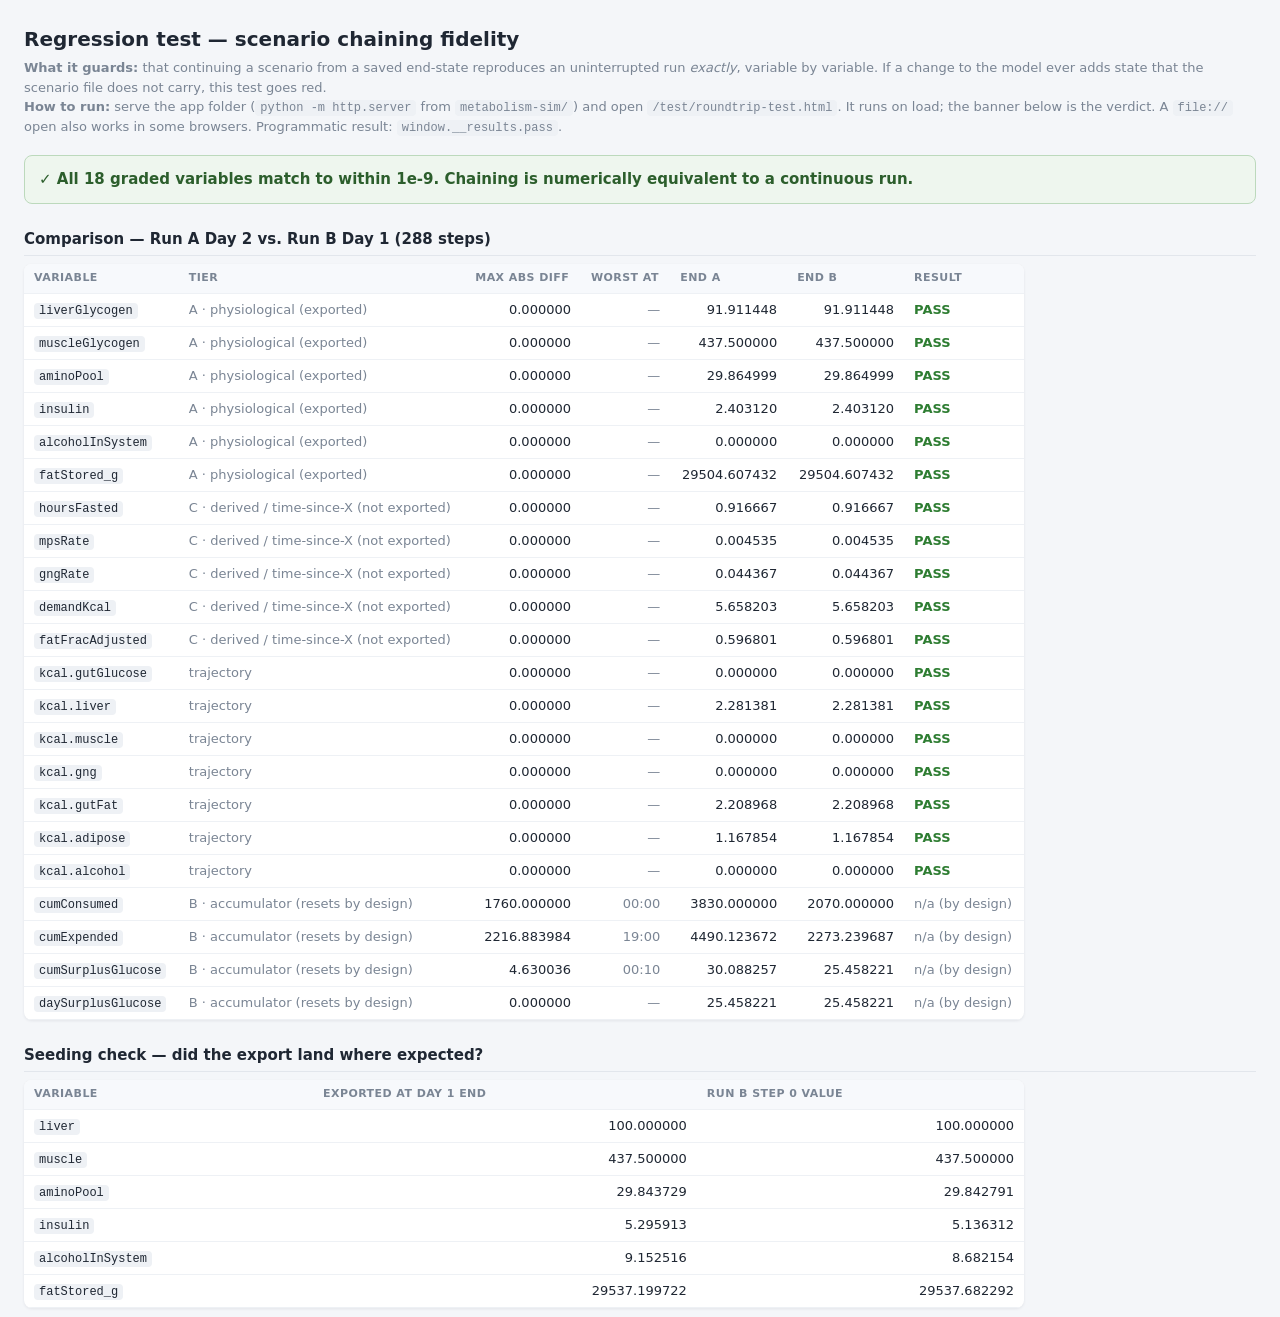
==== test/roundtrip-test.html @ 8712c4a0 "Phase 4b: bottom tab navigation on narrow screens Three tabs below the existing 980px breakpoint -- " ====
<!DOCTYPE html>
<!--
  Metabolic Simulator
  Copyright (C) 2026 Rick Theiner

  This program is free software: you can redistribute it and/or modify
  it under the terms of the GNU General Public License as published by
  the Free Software Foundation, either version 3 of the License, or
  (at your option) any later version.

  This program is distributed in the hope that it will be useful,
  but WITHOUT ANY WARRANTY; without even the implied warranty of
  MERCHANTABILITY or FITNESS FOR A PARTICULAR PURPOSE. See the
  GNU General Public License for more details.

  You should have received a copy of the GNU General Public License
  along with this program. If not, see <https://www.gnu.org/licenses/>.
-->
<html lang="en">
<head>
<meta charset="UTF-8" />
<meta name="viewport" content="width=device-width, initial-scale=1" />
<title>Regression test — scenario chaining fidelity</title>
<style>
  body { font: 15px/1.5 system-ui, -apple-system, "Segoe UI", Roboto, sans-serif;
         margin: 0; padding: 24px; background: #f4f6f9; color: #1f2733; }
  h1 { font-size: 20px; margin: 0 0 4px; }
  h2 { font-size: 15px; margin: 24px 0 8px; border-bottom: 1px solid #e2e6ec; padding-bottom: 5px; }
  .sub { color: #7a8594; font-size: 13px; margin: 0 0 18px; }
  table { border-collapse: collapse; width: 100%; max-width: 1000px; background: #fff;
          box-shadow: 0 1px 3px rgba(20,30,50,.08); border-radius: 8px; overflow: hidden; }
  th, td { text-align: left; padding: 6px 10px; border-bottom: 1px solid #eef1f5; font-size: 13px; }
  th { background: #f7f9fc; font-size: 11px; text-transform: uppercase; letter-spacing: .04em; color: #7a8594; }
  td.num { font-variant-numeric: tabular-nums; text-align: right; }
  .pass { color: #2E7D32; font-weight: 600; }
  .fail { color: #C62828; font-weight: 600; }
  .info { color: #7a8594; }
  .verdict { margin: 18px 0; padding: 12px 14px; border-radius: 8px; font-weight: 600; }
  .verdict.ok { background: #eef6ee; border: 1px solid #bcd9bc; color: #2c5e2c; }
  .verdict.bad { background: #fdecec; border: 1px solid #f5c2c2; color: #a12a2a; }
  code { background: #eef1f5; padding: 1px 5px; border-radius: 4px; font-size: 12px; }
</style>
</head>
<body>
<h1>Regression test — scenario chaining fidelity</h1>
<p class="sub">
  <b>What it guards:</b> that continuing a scenario from a saved end-state reproduces an
  uninterrupted run <i>exactly</i>, variable by variable. If a change to the model ever adds
  state that the scenario file does not carry, this test goes red.<br />
  <b>How to run:</b> serve the app folder
  (<code>python -m http.server</code> from <code>metabolism-sim/</code>) and open
  <code>/test/roundtrip-test.html</code>. It runs on load; the banner below is the verdict.
  A <code>file://</code> open also works in some browsers. Programmatic result:
  <code>window.__results.pass</code>.
</p>
<div id="out">running…</div>

<script src="../simulation.js"></script>
<script>
(function () {
  'use strict';

  const TOL = 1e-9;                       // floating-point tolerance
  const STEPS_PER_DAY = window.SIM_STEPS_PER_DAY || 288;

  const PROFILE = { weight: 95, height: 182.5, age: 57, sex: 'male', training: 'recreational' };

  // Schedule deliberately built so that state-bearing processes STRADDLE the
  // Day1→Day2 seam: sleep crosses midnight, a late Day-1 meal's absorption tail
  // runs past midnight, alcohol is still clearing, and a Day-1 resistance
  // session's MPS window extends ~36 h into Day 2.
  const BASE = [
    // ---- Day 1 ----
    { day: 1, type: 'sleep', start: '22:30', end: '06:30' },
    { day: 1, type: 'meal', time: '07:00', name: 'Breakfast', kcal: 560, carbs: 68, protein: 28, fat: 18, alcohol: 0 },
    { day: 1, type: 'resistance', start: '17:30', duration: 45, intensity: 'moderate' },
    { day: 1, type: 'meal', time: '19:15', name: 'Dinner', kcal: 900, carbs: 100, protein: 45, fat: 30, alcohol: 22.5 },
    { day: 1, type: 'meal', time: '21:45', name: 'Late snack', kcal: 300, carbs: 35, protein: 10, fat: 12, alcohol: 15 },
    // ---- Day 2 ----
    { day: 2, type: 'sleep', start: '22:30', end: '06:30' },
    { day: 2, type: 'meal', time: '07:15', name: 'Breakfast', kcal: 520, carbs: 60, protein: 30, fat: 16, alcohol: 0 },
    { day: 2, type: 'aerobic', start: '12:00', duration: 45, intensity: 'moderate' },
    { day: 2, type: 'meal', time: '13:15', name: 'Lunch', kcal: 700, carbs: 80, protein: 40, fat: 22, alcohol: 0 },
    { day: 2, type: 'meal', time: '19:00', name: 'Dinner', kcal: 850, carbs: 95, protein: 48, fat: 28, alcohol: 0 },
    // ---- Day 3 (keeps both runs' horizons populated past the compared window) ----
    { day: 3, type: 'sleep', start: '22:30', end: '06:30' },
    { day: 3, type: 'meal', time: '07:15', name: 'Breakfast', kcal: 520, carbs: 60, protein: 30, fat: 16, alcohol: 0 },
    { day: 3, type: 'meal', time: '13:15', name: 'Lunch', kcal: 700, carbs: 80, protein: 40, fat: 22, alcohol: 0 }
  ];

  // Shift every event's day by `delta`; events falling before Day 1 drop out
  // (the continued run legitimately has no knowledge of the previous day's events).
  function shiftDays(sched, delta) {
    return sched
      .map(e => Object.assign({}, e, { day: (+e.day || 1) + delta }))
      .filter(e => e.day >= 1);
  }

  // The six physiological state variables the export carries (Tier A).
  const PHYS = [
    ['liverGlycogen', 'liver'], ['muscleGlycogen', 'muscle'], ['aminoPool', 'aminoPool'],
    ['insulin', 'insulin'], ['alcoholInSystem', 'alcoholInSystem'], ['fatStored_g', 'fatStored_g']
  ];
  // Derived / time-since-X quantities that are NOT exported but do steer the model (Tier C).
  const DERIVED = ['hoursFasted', 'mpsRate', 'gngRate', 'demandKcal', 'fatFracAdjusted'];
  // Per-step substrate supply (the trajectory itself).
  const KCAL = ['gutGlucose', 'liver', 'muscle', 'gng', 'gutFat', 'adipose', 'alcohol'];
  // Display accumulators — reset by design on a new run; reported, not graded.
  const ACCUM = ['cumConsumed', 'cumExpended', 'cumSurplusGlucose', 'daySurplusGlucose'];

  // ---- Run A: one continuous run -------------------------------------------
  const runA = window.runSimulation(PROFILE, BASE);

  // ---- "Export" at the end of Day 1, exactly as the app would --------------
  // The app writes endState = {liver, muscle, aminoPool, insulin, alcoholInSystem,
  // fatStored_g}; here we take that same six-field vector from the last step of Day 1.
  const BOUNDARY_MIN = STEPS_PER_DAY * 5;            // end of Day 1, in minutes
  const boundary = runA[STEPS_PER_DAY - 1];
  const exportObj = {
    schemaVersion: 1,
    app: 'metabolism-simulator',
    name: 'roundtrip',
    created: new Date().toISOString(),
    profile: PROFILE,
    schedule: shiftDays(BASE, -1),
    initialState: {
      liver: boundary.liverGlycogen,
      muscle: boundary.muscleGlycogen,
      aminoPool: boundary.aminoPool,
      insulin: boundary.insulin,
      alcoholInSystem: boundary.alcoholInSystem,
      fatStored_g: boundary.fatStored_g
    },
    // Real trailing events, so the continued run reproduces the history that
    // the six state scalars alone cannot express (gut contents, MPS, EPOC…).
    carryInEvents: window.buildCarryIn(runA.timeline, BOUNDARY_MIN)
  };
  // Real file round-trip: through JSON and back, so any serialization loss shows up.
  const imported = JSON.parse(JSON.stringify(exportObj));

  // ---- Run B: fresh run seeded from the imported end-state ------------------
  const runB = window.runSimulation(imported.profile, imported.schedule,
                                    imported.initialState, imported.carryInEvents);

  // ---- Compare Run A's Day 2 against Run B's Day 1 -------------------------
  function compare(label, tier, getter) {
    let maxAbs = 0, atStep = -1;
    for (let i = 0; i < STEPS_PER_DAY; i++) {
      const a = getter(runA[STEPS_PER_DAY + i]);
      const b = getter(runB[i]);
      const d = Math.abs(a - b);
      if (d > maxAbs) { maxAbs = d; atStep = i; }
    }
    const endA = getter(runA[STEPS_PER_DAY * 2 - 1]);
    const endB = getter(runB[STEPS_PER_DAY - 1]);
    return { variable: label, tier, maxAbsDiff: maxAbs, atStep,
             atTime: atStep >= 0 ? runB[atStep].todLabel : '—',
             endA, endB, endDiff: Math.abs(endA - endB),
             pass: maxAbs <= TOL };
  }

  const results = [];
  PHYS.forEach(([field]) => results.push(compare(field, 'A · physiological (exported)', d => d[field])));
  DERIVED.forEach(f => results.push(compare(f, 'C · derived / time-since-X (not exported)', d => d[f])));
  KCAL.forEach(f => results.push(compare('kcal.' + f, 'trajectory', d => d.kcal[f])));
  ACCUM.forEach(f => results.push(compare(f, 'B · accumulator (resets by design)', d => d[f])));

  const graded = results.filter(r => !r.tier.startsWith('B ·'));
  const failures = graded.filter(r => !r.pass);

  // ---- Render ---------------------------------------------------------------
  const fmt = v => (Math.abs(v) >= 1e-4 || v === 0) ? v.toFixed(6) : v.toExponential(3);
  let html = '';

  html += `<div class="verdict ${failures.length ? 'bad' : 'ok'}">` +
    (failures.length
      ? `✗ ${failures.length} of ${graded.length} graded variables diverge beyond tolerance (${TOL}). Chaining is NOT yet numerically equivalent to a continuous run.`
      : `✓ All ${graded.length} graded variables match to within ${TOL}. Chaining is numerically equivalent to a continuous run.`) +
    '</div>';

  html += '<h2>Comparison — Run A Day 2 vs. Run B Day 1 (288 steps)</h2>';
  html += '<table><tr><th>Variable</th><th>Tier</th><th>Max abs diff</th><th>Worst at</th>' +
          '<th>End A</th><th>End B</th><th>Result</th></tr>';
  for (const r of results) {
    const graded_ = !r.tier.startsWith('B ·');
    const cls = !graded_ ? 'info' : (r.pass ? 'pass' : 'fail');
    const verdict = !graded_ ? 'n/a (by design)' : (r.pass ? 'PASS' : 'DIVERGES');
    html += `<tr><td><code>${r.variable}</code></td><td class="info">${r.tier}</td>` +
            `<td class="num">${fmt(r.maxAbsDiff)}</td><td class="num info">${r.atTime}</td>` +
            `<td class="num">${fmt(r.endA)}</td><td class="num">${fmt(r.endB)}</td>` +
            `<td class="${cls}">${verdict}</td></tr>`;
  }
  html += '</table>';

  html += '<h2>Seeding check — did the export land where expected?</h2>';
  html += '<table><tr><th>Variable</th><th>Exported at Day 1 end</th><th>Run B step 0 value</th></tr>';
  for (const [field, key] of PHYS) {
    html += `<tr><td><code>${key}</code></td><td class="num">${fmt(exportObj.initialState[key])}</td>` +
            `<td class="num">${fmt(runB[0][field])}</td></tr>`;
  }
  html += '</table>';

  document.getElementById('out').innerHTML = html;

  window.__results = {
    pass: failures.length === 0,
    tolerance: TOL,
    gradedCount: graded.length,
    failures: failures.map(r => ({ variable: r.variable, tier: r.tier,
      maxAbsDiff: r.maxAbsDiff, worstAt: r.atTime, endA: r.endA, endB: r.endB })),
    all: results,
    exportedInitialState: exportObj.initialState,
    carryInEventCount: exportObj.carryInEvents.length,
    carryInEvents: exportObj.carryInEvents,
    runB_step0: { liver: runB[0].liverGlycogen, muscle: runB[0].muscleGlycogen,
                  aminoPool: runB[0].aminoPool, insulin: runB[0].insulin,
                  alcoholInSystem: runB[0].alcoholInSystem, fatStored_g: runB[0].fatStored_g }
  };
  console.log('Round-trip results', window.__results);
})();
</script>
</body>
</html>
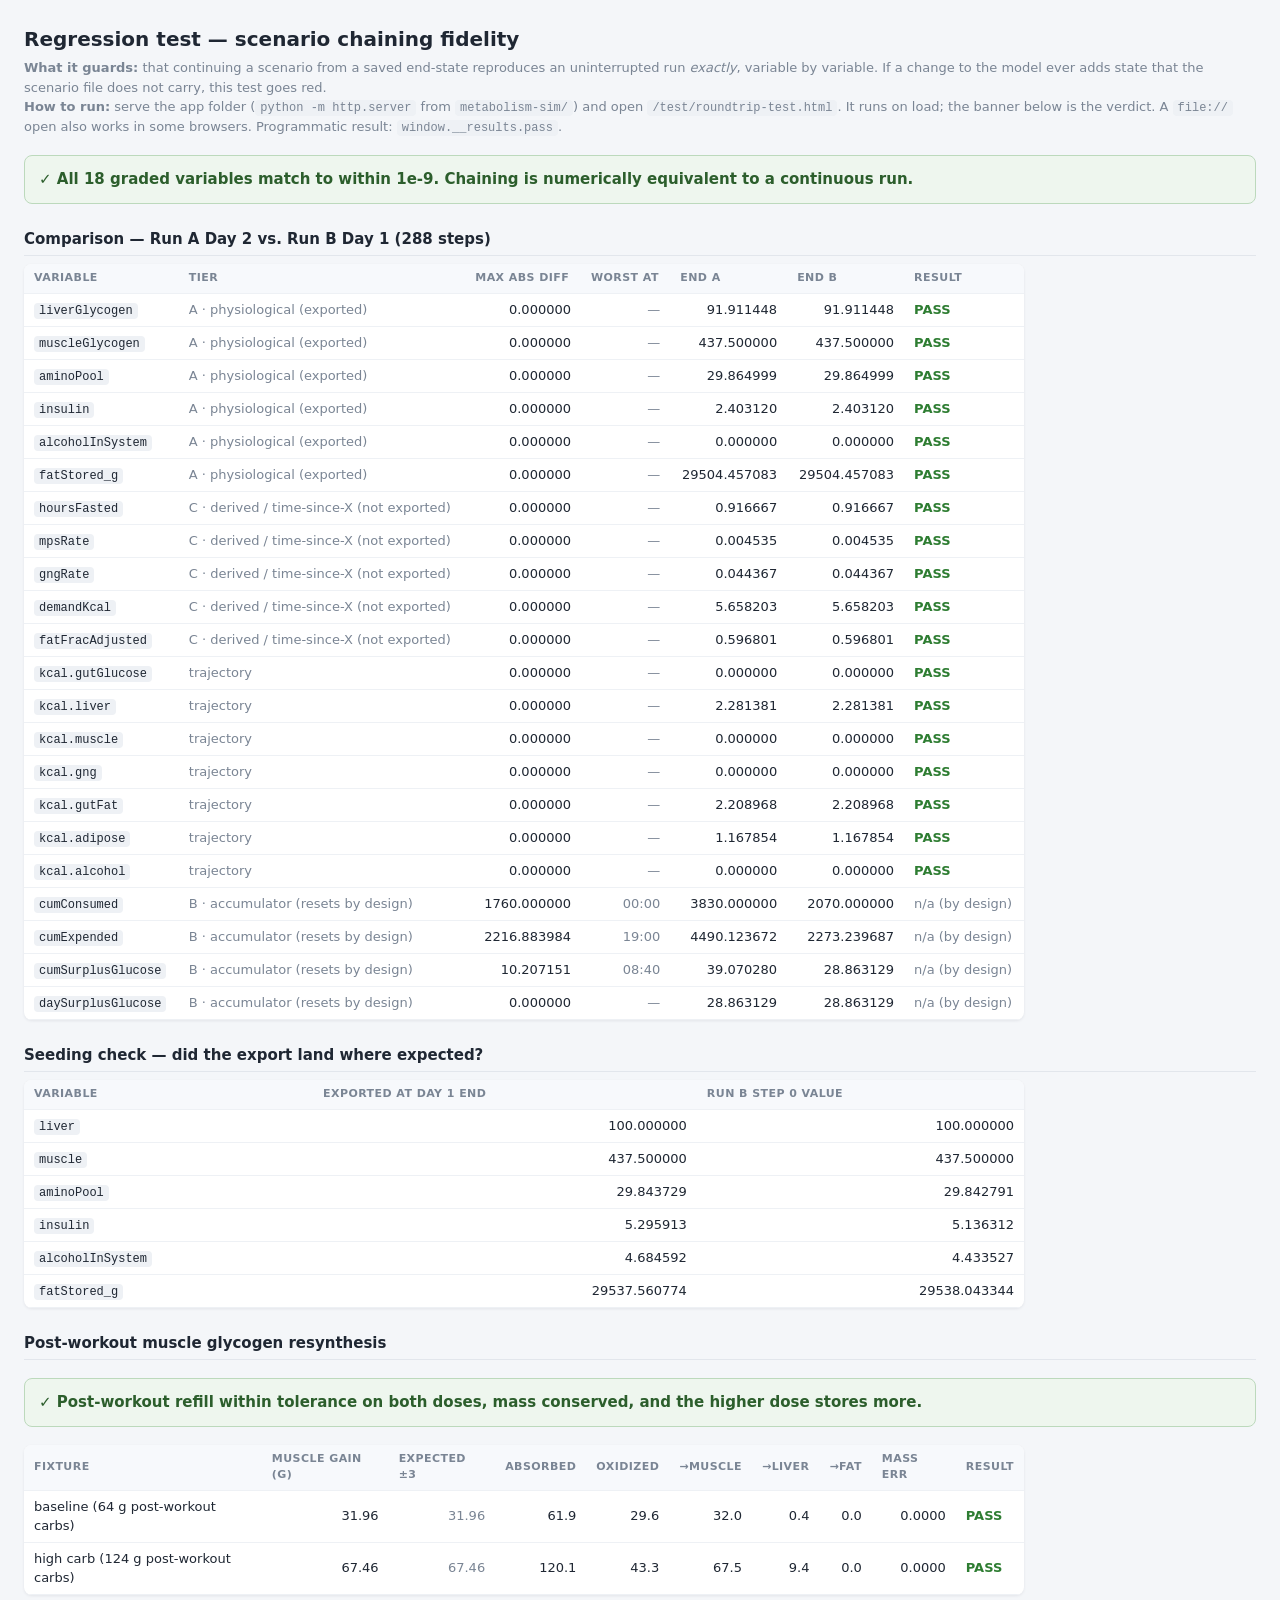
==== commit 81865d7d: "Post-exercise glucose uptake and storage-over-oxidation bias Reported as slow post-workout muscle gl" ====
--- a/test/roundtrip-test.html
+++ b/test/roundtrip-test.html
@@ -202,6 +202,115 @@
 
   document.getElementById('out').innerHTML = html;
 
+  // =======================================================================
+  //  Post-workout muscle glycogen resynthesis
+  // =======================================================================
+  // WHAT THIS GUARDS, AND WHY IT EXISTS
+  //
+  // A user reported post-exercise refill looking far too slow: muscle glycogen
+  // rose only ~17 g over the 5.5 h after a hard session with 64 g of carbs.
+  // A per-timestep disposition log showed the original diagnosis ("storage is
+  // blocked, glucose is being diverted to fat") was wrong — lipogenesis was
+  // exactly 0 g and the refill cap never bound. What was actually true:
+  //
+  //   (a) A real but SMALL insulin-gate effect. Muscle refill required
+  //       insulin > 2, which stranded ~4 g across the steps where the gate
+  //       was shut. Worth fixing, but nowhere near the reported shortfall.
+  //   (b) Missing storage-over-oxidation bias. Insulin suppresses fat
+  //       oxidation, so post-meal the model burned ~66% of absorbed carbs
+  //       rather than storing them. Depleted muscle activates glycogen
+  //       synthase, which the model did not represent.
+  //   (c) A test case too small to be diagnostic. At 64 g against ~480 kcal
+  //       of evening demand the window is SUBSTRATE-limited: only ~21 g was
+  //       ever surplus, so it cannot distinguish "storage works" from
+  //       "there was nothing to store". Hence the second, high-carb fixture.
+  //
+  // The fixes were: contraction-mediated (insulin-independent) uptake for 2 h
+  // post-exercise scaled by the session's measured glycogen cost, and a 3 h
+  // storage-over-oxidation bias bounded by the fat-oxidation ceiling.
+  //
+  // If a future change re-gates refill on insulin alone, or drops the storage
+  // bias, the baseline fixture drops back toward +17 g and this goes red.
+  // The high-carb fixture additionally guards the storage PATHWAY at a dose
+  // where storage, not substrate supply, is the binding constraint.
+  // =======================================================================
+  const PW = [
+    { file: 'post-workout-refill.json',         label: 'baseline (64 g post-workout carbs)',  expect: 31.96 },
+    { file: 'post-workout-refill-highcarb.json', label: 'high carb (124 g post-workout carbs)', expect: 67.46 }
+  ];
+  const PW_TOL = 3;            // grams — lets legitimate tuning move without failing
+  const PW_MASS_TOL = 1;       // grams — mass conservation across the window
+
+  function pwMeasure(scn) {
+    const sd = window.runSimulation(scn.profile, scn.schedule, scn.startedFrom, scn.startedFromCarryIn);
+    const at = (d, h, m) => (d - 1) * STEPS_PER_DAY + Math.round((h * 60 + m) / 5);
+    const a = at(3, 18, 5), b = at(3, 23, 30);        // D3 session ends 18:05
+    let absorbed = 0, oxidized = 0, toMuscle = 0, toLiver = 0, toFat = 0;
+    for (let i = a; i <= b; i++) {
+      const d = sd[i];
+      absorbed += d.carbAbsorbedG; oxidized += d.carbOxidizedG;
+      toMuscle += d.refillMuscle;  toLiver  += d.refillLiver;  toFat += d.lipogenesis;
+    }
+    return { gain: sd[b].muscleGlycogen - sd[a].muscleGlycogen,
+             start: sd[a].muscleGlycogen, end: sd[b].muscleGlycogen,
+             absorbed, oxidized, toMuscle, toLiver, toFat,
+             massErr: Math.abs(absorbed - (oxidized + toMuscle + toLiver + toFat)) };
+  }
+
+  Promise.all(PW.map(t =>
+    fetch('../test-scenarios/' + t.file).then(r => {
+      if (!r.ok) throw new Error('HTTP ' + r.status);
+      return r.json();
+    }).then(scn => ({ t, m: pwMeasure(scn) }))
+      .catch(e => ({ t, err: e.message }))
+  )).then(results => {
+    let h = '<h2>Post-workout muscle glycogen resynthesis</h2>';
+    const skipped = results.some(r => r.err);
+    if (skipped) {
+      h += '<div class="verdict bad">Could not load the fixtures (' +
+           results.filter(r => r.err).map(r => r.t.file + ': ' + r.err).join('; ') +
+           ').<br />These checks need the page served over HTTP — a <code>file://</code> open cannot fetch them. ' +
+           'Run <code>python -m http.server</code> from the app folder and reload.</div>';
+      document.getElementById('out').insertAdjacentHTML('beforeend', h);
+      window.__results.postWorkout = { skipped: true };
+      return;
+    }
+    const rows = results.map(({ t, m }) => {
+      const gainOk = Math.abs(m.gain - t.expect) <= PW_TOL;
+      const massOk = m.massErr <= PW_MASS_TOL;
+      return { label: t.label, expect: t.expect, gain: m.gain, gainOk, massErr: m.massErr, massOk, m };
+    });
+    const allOk = rows.every(r => r.gainOk && r.massOk);
+    // the high-carb dose must actually store more, or the fixture pair is pointless
+    const monotonic = rows[1].gain > rows[0].gain + 5;
+
+    h += '<div class="verdict ' + (allOk && monotonic ? 'ok' : 'bad') + '">' +
+      (allOk && monotonic
+        ? '✓ Post-workout refill within tolerance on both doses, mass conserved, and the higher dose stores more.'
+        : '✗ Post-workout refill check FAILED — see the table.') + '</div>';
+    h += '<table><tr><th>Fixture</th><th>Muscle gain (g)</th><th>Expected ±' + PW_TOL +
+         '</th><th>Absorbed</th><th>Oxidized</th><th>→Muscle</th><th>→Liver</th><th>→Fat</th>' +
+         '<th>Mass err</th><th>Result</th></tr>';
+    for (const r of rows) {
+      const ok = r.gainOk && r.massOk;
+      h += '<tr><td>' + r.label + '</td>' +
+        '<td class="num">' + r.gain.toFixed(2) + '</td><td class="num info">' + r.expect.toFixed(2) + '</td>' +
+        '<td class="num">' + r.m.absorbed.toFixed(1) + '</td><td class="num">' + r.m.oxidized.toFixed(1) + '</td>' +
+        '<td class="num">' + r.m.toMuscle.toFixed(1) + '</td><td class="num">' + r.m.toLiver.toFixed(1) + '</td>' +
+        '<td class="num">' + r.m.toFat.toFixed(1) + '</td>' +
+        '<td class="num">' + r.massErr.toFixed(4) + '</td>' +
+        '<td class="' + (ok ? 'pass' : 'fail') + '">' + (ok ? 'PASS' : 'FAIL') + '</td></tr>';
+    }
+    h += '</table>';
+    if (!monotonic) h += '<p class="sub"><b>Dose response failed:</b> the 124 g fixture did not store meaningfully more than the 64 g one.</p>';
+    document.getElementById('out').insertAdjacentHTML('beforeend', h);
+
+    window.__results.postWorkout = { pass: allOk && monotonic, monotonic, rows: rows.map(r =>
+      ({ label: r.label, gain: +r.gain.toFixed(2), expect: r.expect, gainOk: r.gainOk,
+         massErr: +r.massErr.toFixed(4), massOk: r.massOk })) };
+    window.__results.pass = window.__results.pass && allOk && monotonic;
+  });
+
   window.__results = {
     pass: failures.length === 0,
     tolerance: TOL,
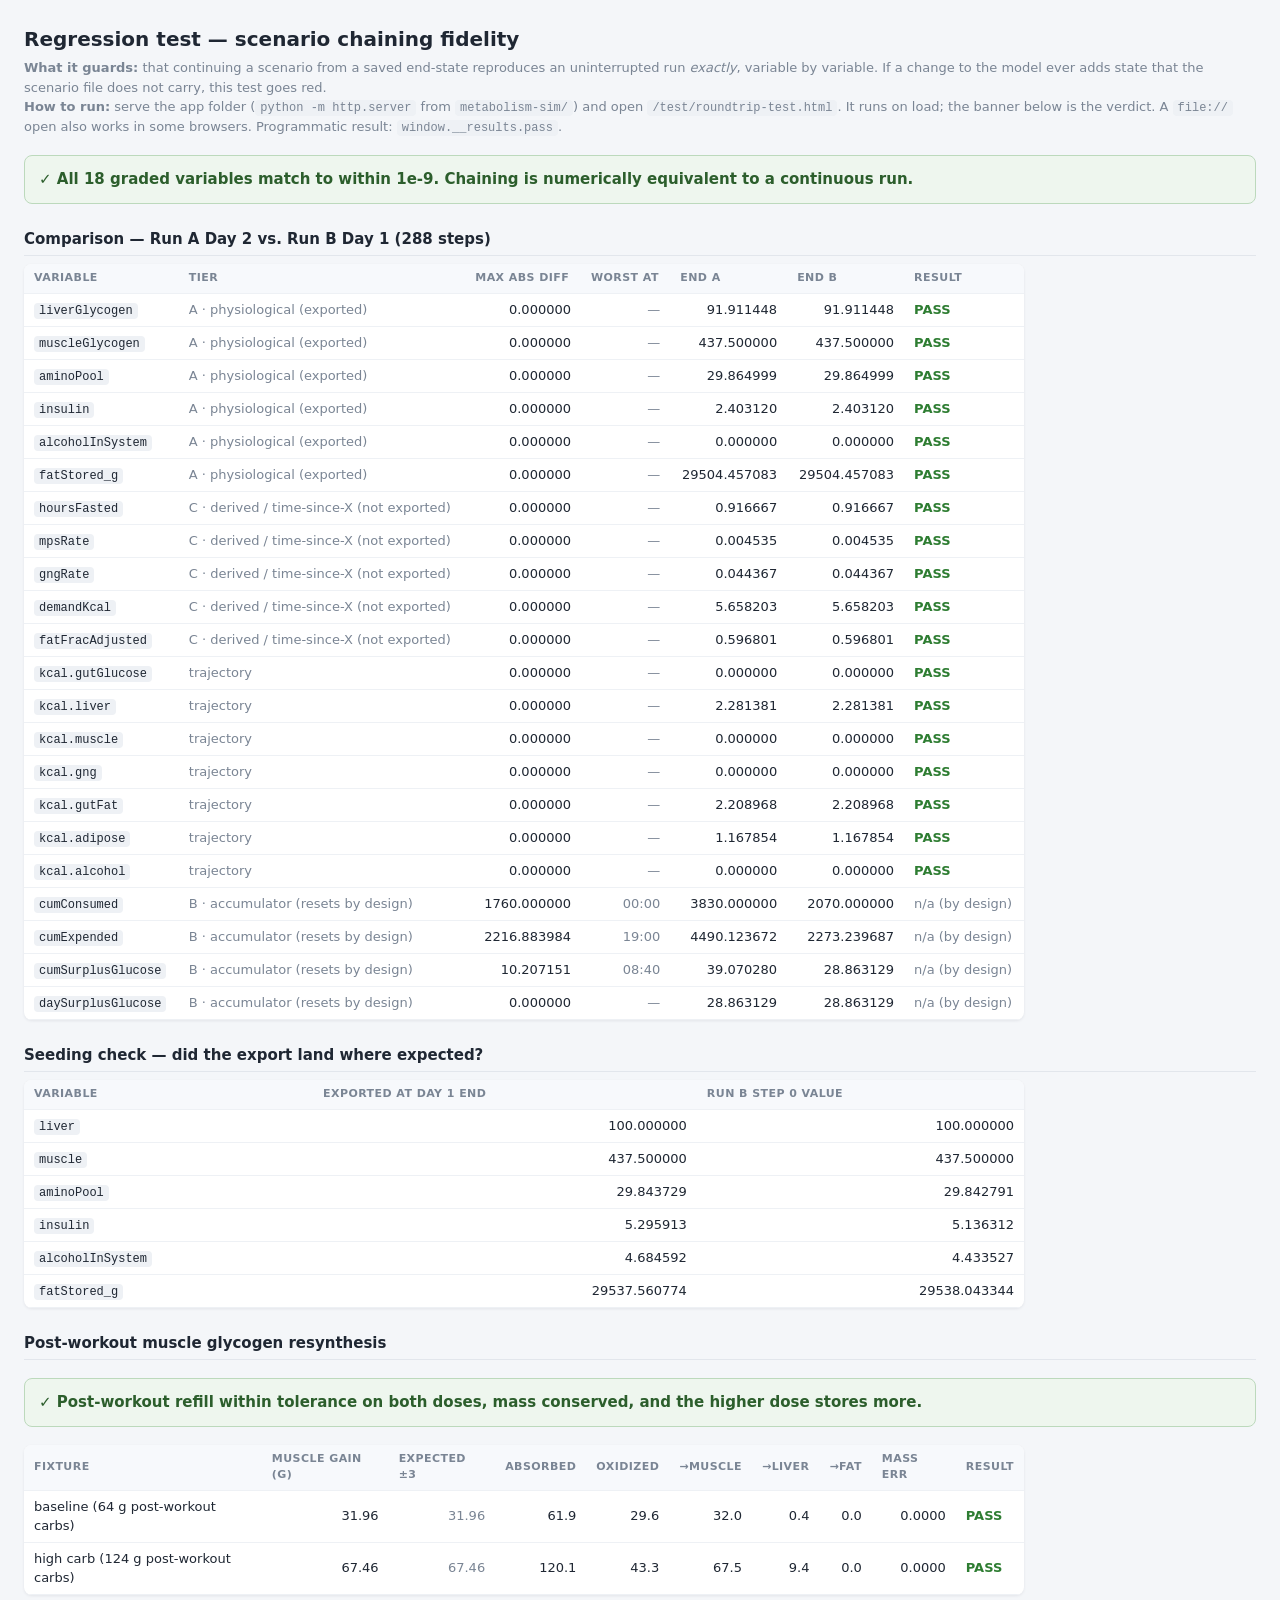
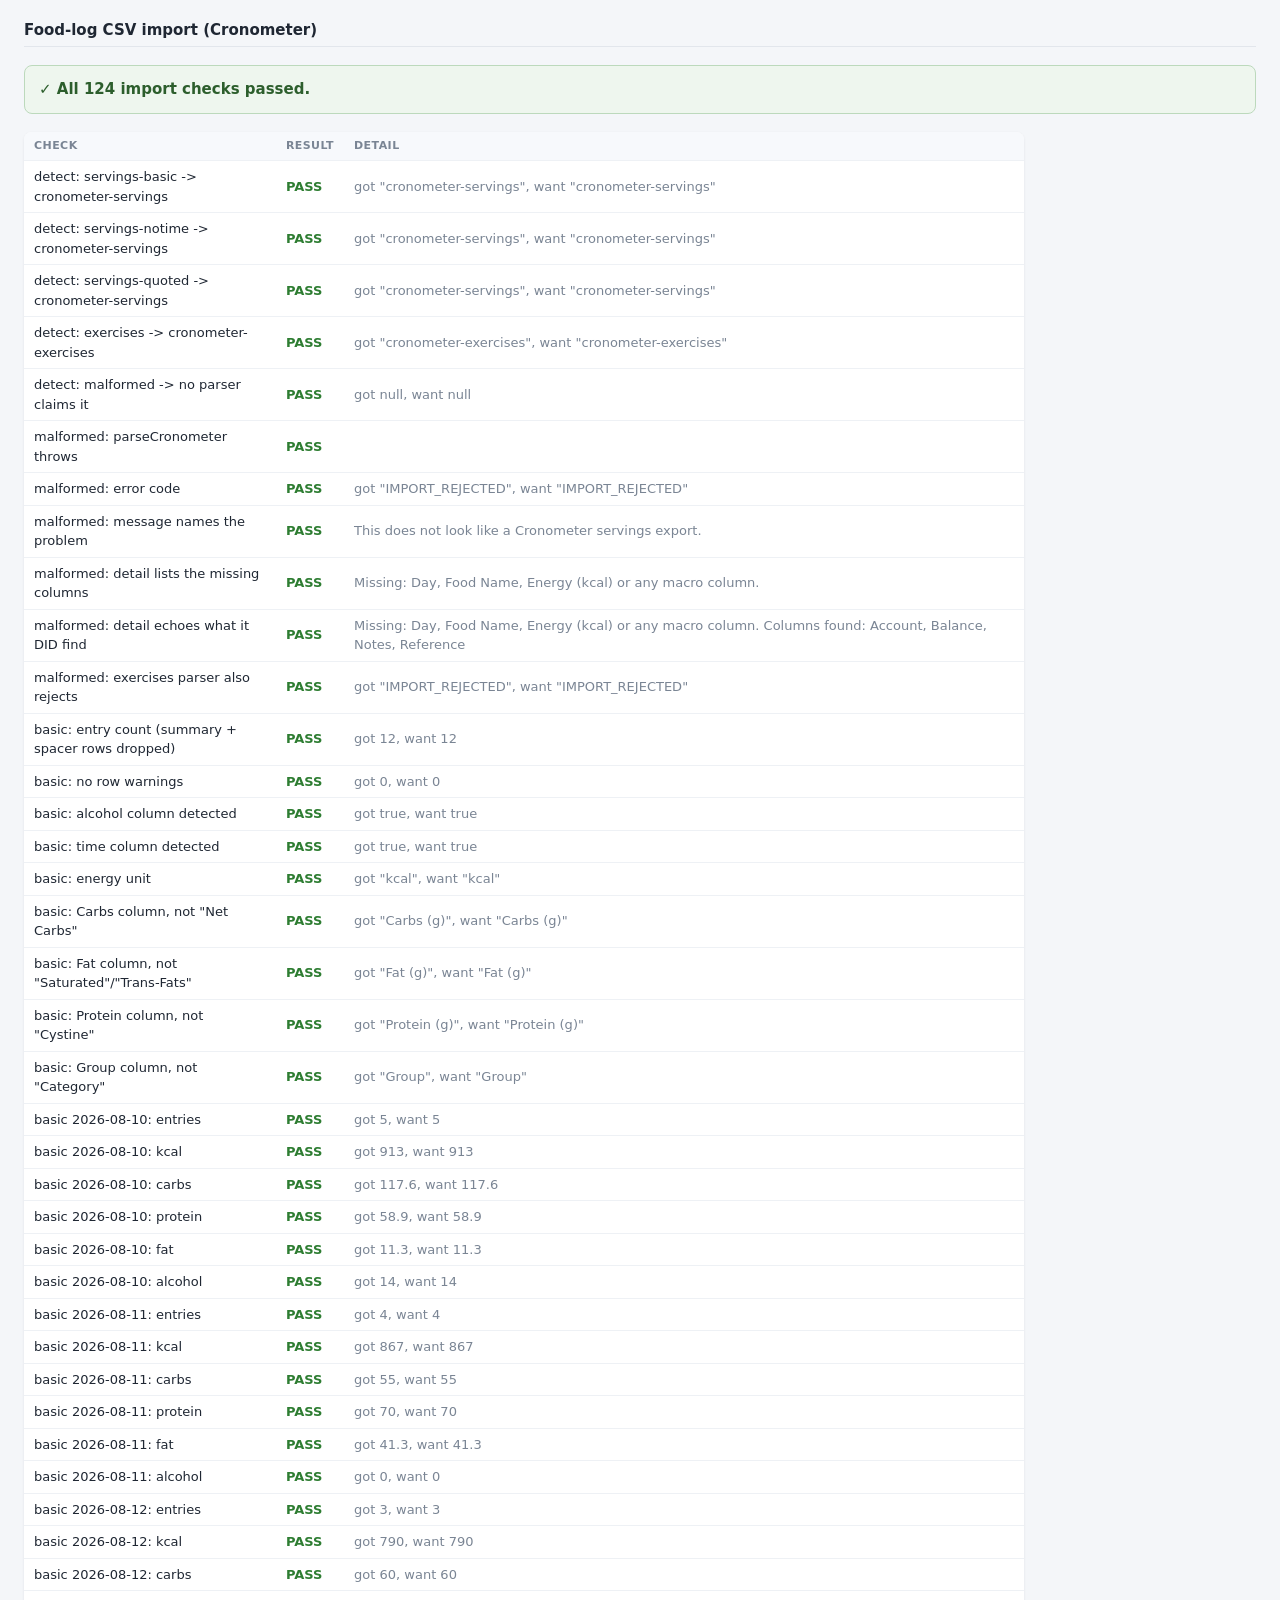
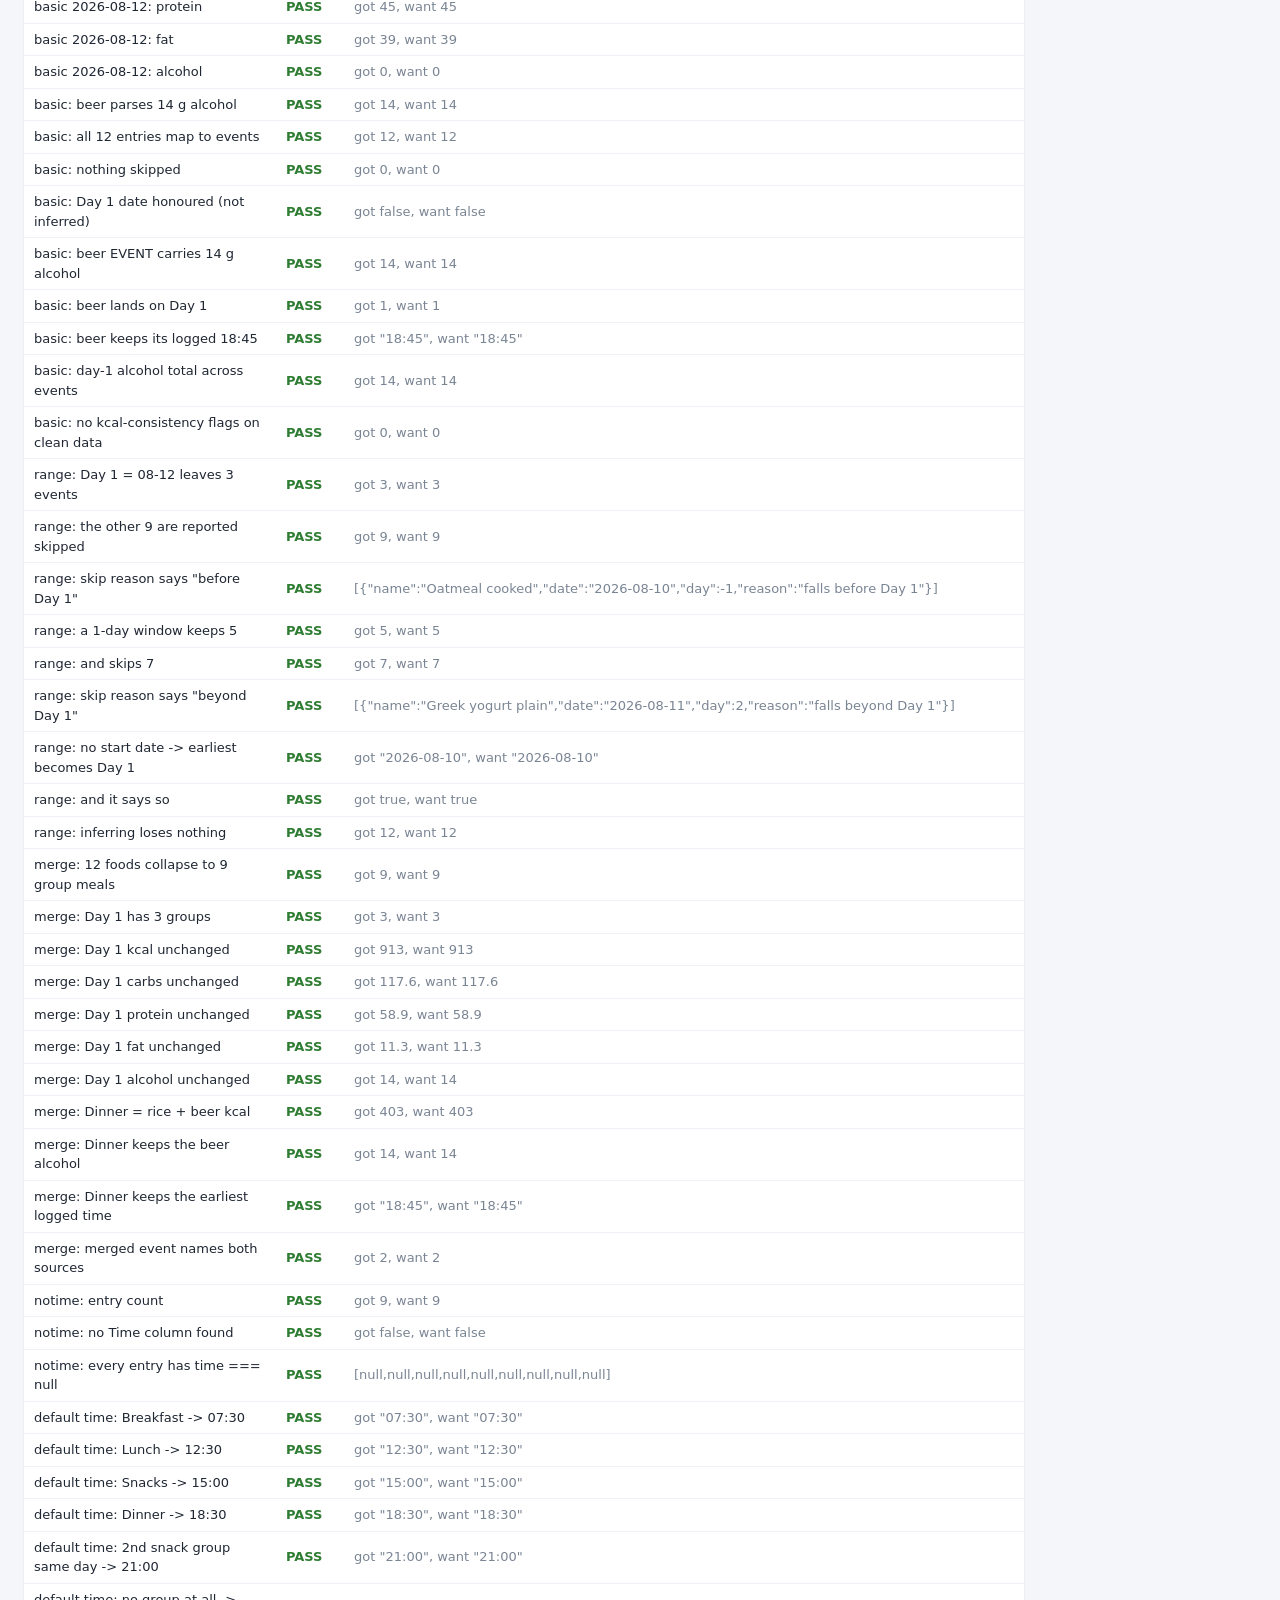
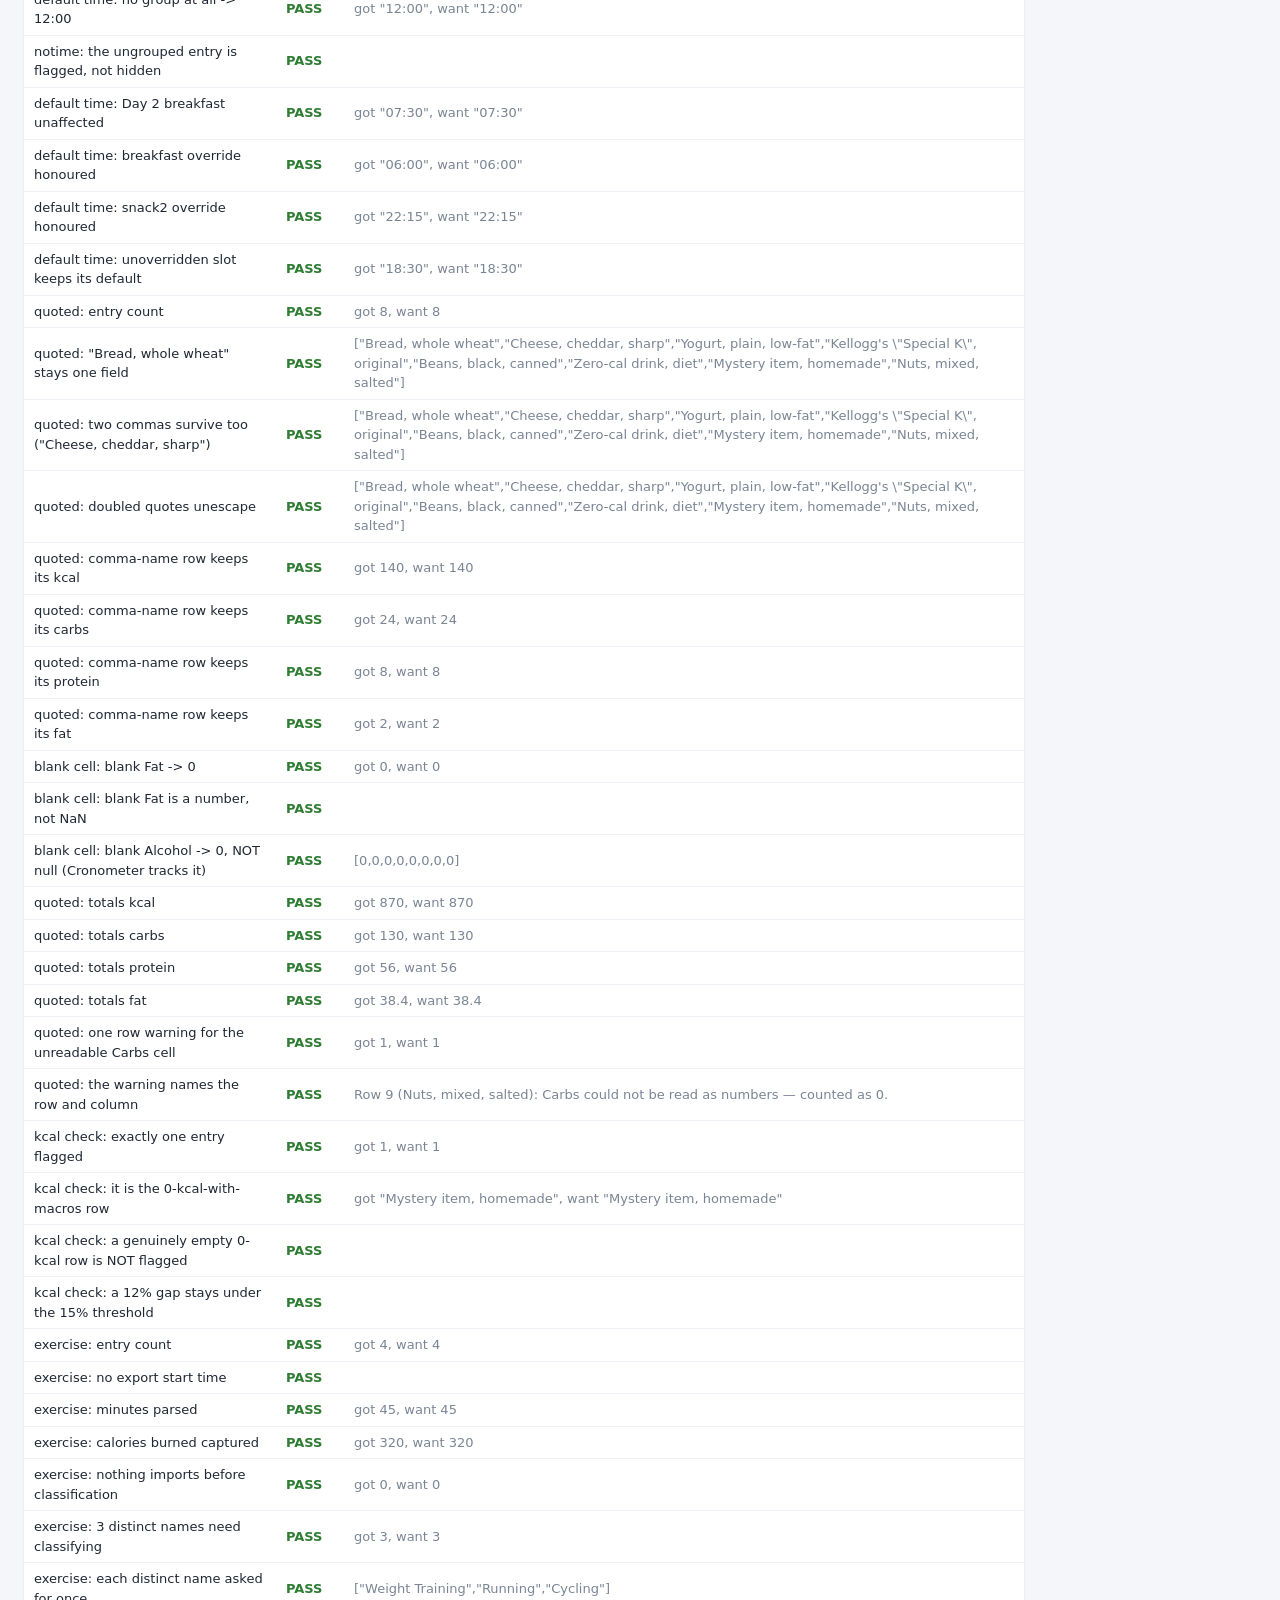
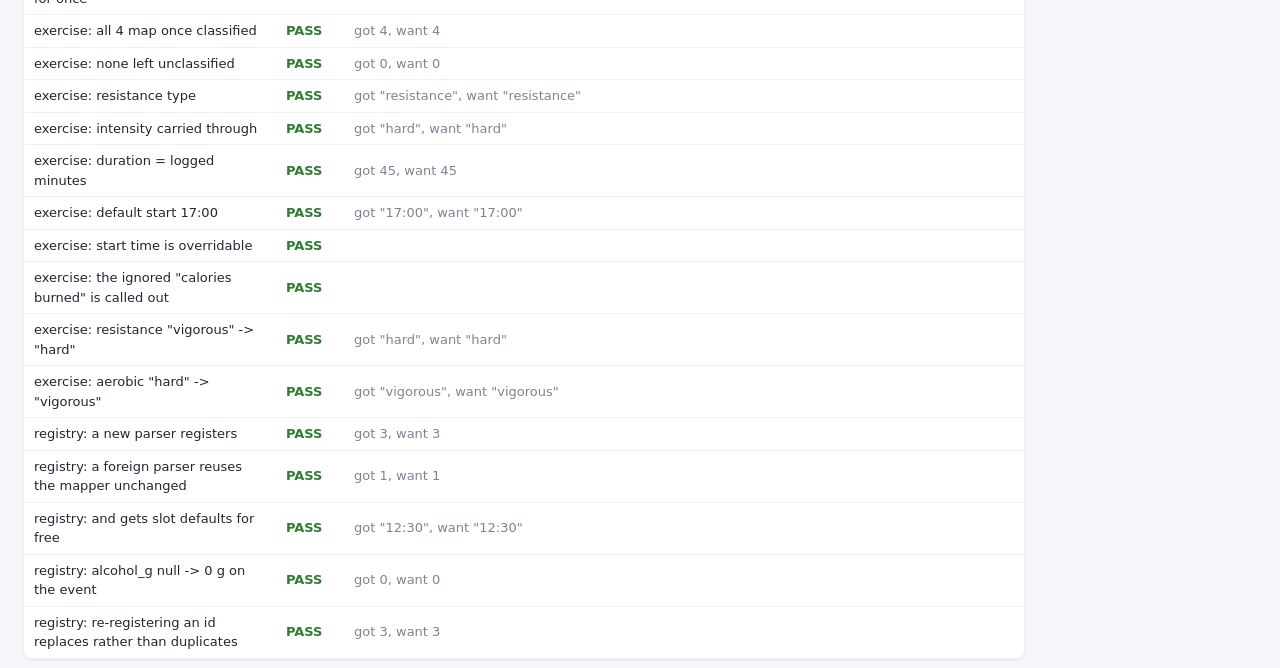
==== commit e55c4dc8: "Cronometer CSV import with review-before-import screen Adds importers.js: a three-layer adapter — CS" ====
--- a/test/roundtrip-test.html
+++ b/test/roundtrip-test.html
@@ -56,6 +56,7 @@
 <div id="out">running…</div>
 
 <script src="../simulation.js"></script>
+<script src="../importers.js"></script>
 <script>
 (function () {
   'use strict';
@@ -326,6 +327,340 @@
                   alcoholInSystem: runB[0].alcoholInSystem, fatStored_g: runB[0].fatStored_g }
   };
   console.log('Round-trip results', window.__results);
+
+  // =======================================================================
+  //  Food-log CSV import (Cronometer)
+  // =======================================================================
+  // WHAT THIS GUARDS
+  //
+  // The importer's job is to be boring: the same file must always produce
+  // the same events. The failure modes it is watching for are the quiet
+  // ones, where an import "works" and the numbers are wrong:
+  //
+  //   · a nutrient column located by POSITION instead of by name — the
+  //     column count changes with the user's diary settings, so this breaks
+  //     for one person and not another;
+  //   · "Net Carbs" or "Saturated" winning the Carbs / Fat slot through a
+  //     sloppy fuzzy match;
+  //   · a blank cell becoming NaN and poisoning a day's totals;
+  //   · a blank Alcohol cell becoming null instead of 0 — Cronometer
+  //     tracks alcohol, so blank genuinely means none;
+  //   · split(',') tearing "Bread, whole wheat" into two fields and
+  //     shifting every macro one column left;
+  //   · alcohol grams surviving the parse but being dropped by the mapper,
+  //     which would silently remove the whole BAC trace from an import.
+  //
+  // Fixtures are synthetic and live in test-scenarios/imports/.
+  // =======================================================================
+  (function importTests() {
+    const FIX = ['cronometer-servings-basic.csv', 'cronometer-servings-notime.csv',
+                 'cronometer-servings-quoted.csv', 'cronometer-exercises-basic.csv',
+                 'malformed.csv'];
+    const T = [];
+    const ok = (name, cond, detail) => T.push({ name, pass: !!cond, detail: detail || '' });
+    const eq = (name, got, want) =>
+      ok(name, got === want, 'got ' + JSON.stringify(got) + ', want ' + JSON.stringify(want));
+    const near = (name, got, want, tol) =>
+      ok(name, Math.abs(got - want) <= (tol === undefined ? 0.01 : tol),
+         'got ' + got + ', want ' + want);
+
+    Promise.all(FIX.map(f =>
+      fetch('../test-scenarios/imports/' + f).then(r => {
+        if (!r.ok) throw new Error('HTTP ' + r.status);
+        return r.text();
+      }).then(t => [f, t])
+    )).then(pairs => {
+      const F = window.foodImport;
+      const csv = {};
+      pairs.forEach(([f, t]) => { csv[f] = t; });
+      const sum = (list, k) => Math.round(list.reduce((s, e) => s + (+e[k] || 0), 0) * 1e6) / 1e6;
+
+      // ---- 1 · detection ------------------------------------------------
+      const det = f => { const p = F.detectParser(csv[f]); return p ? p.id : null; };
+      eq('detect: servings-basic  -> cronometer-servings', det('cronometer-servings-basic.csv'), 'cronometer-servings');
+      eq('detect: servings-notime -> cronometer-servings', det('cronometer-servings-notime.csv'), 'cronometer-servings');
+      eq('detect: servings-quoted -> cronometer-servings', det('cronometer-servings-quoted.csv'), 'cronometer-servings');
+      eq('detect: exercises       -> cronometer-exercises', det('cronometer-exercises-basic.csv'), 'cronometer-exercises');
+      eq('detect: malformed       -> no parser claims it', det('malformed.csv'), null);
+
+      // ---- 2 · malformed input is rejected cleanly ----------------------
+      // "Cleanly" means a named error a human can act on — not a throw from
+      // deep inside the row loop, and not a silent zero-row success.
+      let rej = null;
+      try { F.parseCronometer(csv['malformed.csv']); } catch (e) { rej = e; }
+      ok('malformed: parseCronometer throws', !!rej, rej ? '' : 'it returned instead of throwing');
+      eq('malformed: error code', rej && rej.code, 'IMPORT_REJECTED');
+      ok('malformed: message names the problem',
+         !!rej && /does not look like a Cronometer servings export/i.test(rej.message),
+         rej ? rej.message : '');
+      ok('malformed: detail lists the missing columns',
+         !!rej && /Missing:.*Day.*Food Name/i.test(rej.detail || ''),
+         rej ? (rej.detail || '').split('\n')[0] : '');
+      ok('malformed: detail echoes what it DID find',
+         !!rej && /Account/.test(rej.detail || ''), rej ? (rej.detail || '') : '');
+      let rejX = null;
+      try { F.parseCronometerExercises(csv['malformed.csv']); } catch (e) { rejX = e; }
+      eq('malformed: exercises parser also rejects', rejX && rejX.code, 'IMPORT_REJECTED');
+
+      // ---- 3 · basic servings: counts + per-day macro sums --------------
+      const b = F.parseCronometer(csv['cronometer-servings-basic.csv']);
+      eq('basic: entry count (summary + spacer rows dropped)', b.entries.length, 12);
+      eq('basic: no row warnings', b.warnings.length, 0);
+      eq('basic: alcohol column detected', b.meta.hasAlcoholColumn, true);
+      eq('basic: time column detected', b.meta.hasTimeColumn, true);
+      eq('basic: energy unit', b.meta.energyUnit, 'kcal');
+
+      // The fixture header deliberately carries decoys. If any of these
+      // three regress, macros silently import from the wrong column.
+      eq('basic: Carbs column, not "Net Carbs"', b.meta.columns.carbs, 'Carbs (g)');
+      eq('basic: Fat column, not "Saturated"/"Trans-Fats"', b.meta.columns.fat, 'Fat (g)');
+      eq('basic: Protein column, not "Cystine"', b.meta.columns.protein, 'Protein (g)');
+      eq('basic: Group column, not "Category"', b.meta.columns.group, 'Group');
+
+      const DAY_EXPECT = {
+        '2026-08-10': { n: 5, kcal: 913, carbs: 117.6, protein: 58.9, fat: 11.3, alcohol: 14 },
+        '2026-08-11': { n: 4, kcal: 867, carbs: 55,    protein: 70,   fat: 41.3, alcohol: 0 },
+        '2026-08-12': { n: 3, kcal: 790, carbs: 60,    protein: 45,   fat: 39,   alcohol: 0 }
+      };
+      Object.keys(DAY_EXPECT).forEach(d => {
+        const e = b.entries.filter(x => x.date === d), w = DAY_EXPECT[d];
+        eq('basic ' + d + ': entries', e.length, w.n);
+        near('basic ' + d + ': kcal', sum(e, 'kcal'), w.kcal);
+        near('basic ' + d + ': carbs', sum(e, 'carbs_g'), w.carbs);
+        near('basic ' + d + ': protein', sum(e, 'protein_g'), w.protein);
+        near('basic ' + d + ': fat', sum(e, 'fat_g'), w.fat);
+        near('basic ' + d + ': alcohol', sum(e, 'alcohol_g'), w.alcohol);
+      });
+
+      // ---- 4 · alcohol survives all the way to a schedule event ---------
+      const beer = b.entries.filter(e => /Beer/i.test(e.name))[0];
+      near('basic: beer parses 14 g alcohol', beer ? beer.alcohol_g : -1, 14);
+      const planB = F.mapEntriesToSchedule(b.entries, { startDate: '2026-08-10', days: 5 });
+      eq('basic: all 12 entries map to events', planB.planned.length, 12);
+      eq('basic: nothing skipped', planB.skipped.length, 0);
+      eq('basic: Day 1 date honoured (not inferred)', planB.inferredDayOne, false);
+      const beerEv = planB.planned.filter(p => /Beer/i.test(p.ev.name))[0];
+      near('basic: beer EVENT carries 14 g alcohol', beerEv ? beerEv.ev.alcohol : -1, 14);
+      eq('basic: beer lands on Day 1', beerEv && beerEv.ev.day, 1);
+      eq('basic: beer keeps its logged 18:45', beerEv && beerEv.ev.time, '18:45');
+      near('basic: day-1 alcohol total across events',
+        planB.planned.filter(p => p.ev.day === 1).reduce((s, p) => s + p.ev.alcohol, 0), 14);
+      eq('basic: no kcal-consistency flags on clean data',
+        planB.planned.reduce((s, p) => s + p.flags.length, 0), 0);
+
+      // ---- 5 · day-range mapping ----------------------------------------
+      // Out-of-range entries must be LISTED, never silently dropped.
+      const planLate = F.mapEntriesToSchedule(b.entries, { startDate: '2026-08-12', days: 5 });
+      eq('range: Day 1 = 08-12 leaves 3 events', planLate.planned.length, 3);
+      eq('range: the other 9 are reported skipped', planLate.skipped.length, 9);
+      ok('range: skip reason says "before Day 1"',
+         planLate.skipped.every(s => /before Day 1/.test(s.reason)),
+         JSON.stringify(planLate.skipped.slice(0, 1)));
+      const planShort = F.mapEntriesToSchedule(b.entries, { startDate: '2026-08-10', days: 1 });
+      eq('range: a 1-day window keeps 5', planShort.planned.length, 5);
+      eq('range: and skips 7', planShort.skipped.length, 7);
+      ok('range: skip reason says "beyond Day 1"',
+         planShort.skipped.every(s => /beyond Day 1/.test(s.reason)),
+         JSON.stringify(planShort.skipped.slice(0, 1)));
+      const planInfer = F.mapEntriesToSchedule(b.entries, { startDate: '', days: 5 });
+      eq('range: no start date -> earliest becomes Day 1', planInfer.dayOne, '2026-08-10');
+      eq('range: and it says so', planInfer.inferredDayOne, true);
+      eq('range: inferring loses nothing', planInfer.planned.length, 12);
+
+      // ---- 6 · merge toggle ---------------------------------------------
+      // Merging must be a pure regrouping: day totals cannot move.
+      const planM = F.mapEntriesToSchedule(b.entries, { startDate: '2026-08-10', days: 5, merge: true });
+      eq('merge: 12 foods collapse to 9 group meals', planM.planned.length, 9);
+      const d1m = planM.planned.filter(p => p.ev.day === 1);
+      eq('merge: Day 1 has 3 groups', d1m.length, 3);
+      near('merge: Day 1 kcal unchanged', d1m.reduce((s, p) => s + p.ev.kcal, 0), 913);
+      near('merge: Day 1 carbs unchanged', d1m.reduce((s, p) => s + p.ev.carbs, 0), 117.6);
+      near('merge: Day 1 protein unchanged', d1m.reduce((s, p) => s + p.ev.protein, 0), 58.9);
+      near('merge: Day 1 fat unchanged', d1m.reduce((s, p) => s + p.ev.fat, 0), 11.3);
+      near('merge: Day 1 alcohol unchanged', d1m.reduce((s, p) => s + p.ev.alcohol, 0), 14);
+      const dinner = d1m.filter(p => /dinner/i.test(p.ev.name))[0];
+      near('merge: Dinner = rice + beer kcal', dinner ? dinner.ev.kcal : -1, 403);
+      near('merge: Dinner keeps the beer alcohol', dinner ? dinner.ev.alcohol : -1, 14);
+      eq('merge: Dinner keeps the earliest logged time', dinner && dinner.ev.time, '18:45');
+      eq('merge: merged event names both sources',
+         dinner ? dinner.sources.length : -1, 2);
+
+      // ---- 7 · no Time column -> meal-slot defaults ----------------------
+      const n = F.parseCronometer(csv['cronometer-servings-notime.csv']);
+      eq('notime: entry count', n.entries.length, 9);
+      eq('notime: no Time column found', n.meta.hasTimeColumn, false);
+      ok('notime: every entry has time === null',
+         n.entries.every(e => e.time === null),
+         JSON.stringify(n.entries.map(e => e.time)));
+      const planN = F.mapEntriesToSchedule(n.entries, { startDate: '2026-08-10', days: 5 });
+      const at = (day, name) => {
+        const p = planN.planned.filter(x => x.ev.day === day && x.ev.name === name)[0];
+        return p ? p.ev.time : '(missing)';
+      };
+      eq('default time: Breakfast -> 07:30', at(1, 'Oatmeal cooked'), '07:30');
+      eq('default time: Lunch     -> 12:30', at(1, 'Chicken salad'), '12:30');
+      eq('default time: Snacks    -> 15:00', at(1, 'Apple medium'), '15:00');
+      eq('default time: Dinner    -> 18:30', at(1, 'Pasta with sauce'), '18:30');
+      // The second DISTINCT snack group on the same day, per the spec.
+      eq('default time: 2nd snack group same day -> 21:00', at(1, 'Cottage cheese'), '21:00');
+      eq('default time: no group at all -> 12:00', at(2, 'Protein shake'), '12:00');
+      ok('notime: the ungrouped entry is flagged, not hidden',
+         planN.planned.some(p => p.ev.name === 'Protein shake' && p.flags.length > 0));
+      // Day 2 starts a fresh snack sequence — occurrence is per-day.
+      eq('default time: Day 2 breakfast unaffected', at(2, 'Toast with butter'), '07:30');
+      // Overridable, since the review screen exposes these as inputs.
+      const planNCustom = F.mapEntriesToSchedule(n.entries,
+        { startDate: '2026-08-10', days: 5, defaultTimes: { breakfast: '06:00', snack2: '22:15' } });
+      const atC = (day, name) => {
+        const p = planNCustom.planned.filter(x => x.ev.day === day && x.ev.name === name)[0];
+        return p ? p.ev.time : '(missing)';
+      };
+      eq('default time: breakfast override honoured', atC(1, 'Oatmeal cooked'), '06:00');
+      eq('default time: snack2 override honoured', atC(1, 'Cottage cheese'), '22:15');
+      eq('default time: unoverridden slot keeps its default', atC(1, 'Pasta with sauce'), '18:30');
+
+      // ---- 8 · quoted fields + blank cells ------------------------------
+      const q = F.parseCronometer(csv['cronometer-servings-quoted.csv']);
+      eq('quoted: entry count', q.entries.length, 8);
+      const names = q.entries.map(e => e.name);
+      ok('quoted: "Bread, whole wheat" stays one field',
+         names.indexOf('Bread, whole wheat') >= 0, JSON.stringify(names));
+      ok('quoted: two commas survive too ("Cheese, cheddar, sharp")',
+         names.indexOf('Cheese, cheddar, sharp') >= 0, JSON.stringify(names));
+      ok('quoted: doubled quotes unescape',
+         names.indexOf('Kellogg\'s "Special K", original') >= 0, JSON.stringify(names));
+      // The real damage from a split(',') parse is a one-column shift, so
+      // check the macros of a comma-name row, not just the name itself.
+      const bread = q.entries.filter(e => e.name === 'Bread, whole wheat')[0];
+      near('quoted: comma-name row keeps its kcal', bread ? bread.kcal : -1, 140);
+      near('quoted: comma-name row keeps its carbs', bread ? bread.carbs_g : -1, 24);
+      near('quoted: comma-name row keeps its protein', bread ? bread.protein_g : -1, 8);
+      near('quoted: comma-name row keeps its fat', bread ? bread.fat_g : -1, 2);
+
+      const yog = q.entries.filter(e => e.name === 'Yogurt, plain, low-fat')[0];
+      near('blank cell: blank Fat -> 0', yog ? yog.fat_g : -1, 0);
+      ok('blank cell: blank Fat is a number, not NaN',
+         !!yog && typeof yog.fat_g === 'number' && isFinite(yog.fat_g));
+      ok('blank cell: blank Alcohol -> 0, NOT null (Cronometer tracks it)',
+         q.entries.every(e => e.alcohol_g === 0),
+         JSON.stringify(q.entries.map(e => e.alcohol_g)));
+      near('quoted: totals kcal', sum(q.entries, 'kcal'), 870);
+      near('quoted: totals carbs', sum(q.entries, 'carbs_g'), 130);
+      near('quoted: totals protein', sum(q.entries, 'protein_g'), 56);
+      near('quoted: totals fat', sum(q.entries, 'fat_g'), 38.4);
+      // Unreadable cell -> 0 + a warning, and the file still imports.
+      eq('quoted: one row warning for the unreadable Carbs cell', q.warnings.length, 1);
+      ok('quoted: the warning names the row and column',
+         q.warnings.length === 1 && /Nuts/.test(q.warnings[0].text) && /Carbs/.test(q.warnings[0].text),
+         q.warnings.length ? q.warnings[0].text : '');
+
+      // ---- 9 · kcal consistency check ------------------------------------
+      const planQ = F.mapEntriesToSchedule(q.entries, { startDate: '2026-08-10', days: 5 });
+      const flagged = planQ.planned.filter(p => p.flags.some(f => /kcal/.test(f.text)));
+      eq('kcal check: exactly one entry flagged', flagged.length, 1);
+      eq('kcal check: it is the 0-kcal-with-macros row',
+         flagged.length === 1 ? flagged[0].ev.name : '(none)', 'Mystery item, homemade');
+      ok('kcal check: a genuinely empty 0-kcal row is NOT flagged',
+         !planQ.planned.some(p => p.ev.name === 'Zero-cal drink, diet' && p.flags.length));
+      ok('kcal check: a 12% gap stays under the 15% threshold',
+         !planQ.planned.some(p => p.ev.name === 'Yogurt, plain, low-fat' &&
+                                  p.flags.some(f => /kcal/.test(f.text))));
+
+      // ---- 10 · exercises ------------------------------------------------
+      const x = F.parseCronometerExercises(csv['cronometer-exercises-basic.csv']);
+      eq('exercise: entry count', x.entries.length, 4);
+      ok('exercise: no export start time', x.entries.every(e => e.time === null));
+      near('exercise: minutes parsed', x.entries[0].minutes, 45);
+      near('exercise: calories burned captured', x.entries[0].kcalBurned, 320);
+
+      // Unclassified names are held BACK, not guessed at.
+      const planX0 = F.mapEntriesToSchedule(x.entries, { startDate: '2026-08-10', days: 5 });
+      eq('exercise: nothing imports before classification', planX0.planned.length, 0);
+      eq('exercise: 3 distinct names need classifying', planX0.unclassified.length, 3);
+      ok('exercise: each distinct name asked for once',
+         planX0.unclassified.indexOf('Weight Training') >= 0 &&
+         planX0.unclassified.indexOf('Running') >= 0 &&
+         planX0.unclassified.indexOf('Cycling') >= 0,
+         JSON.stringify(planX0.unclassified));
+
+      const XMAP = {
+        'Weight Training': { type: 'resistance', intensity: 'hard' },
+        'Running': { type: 'aerobic', intensity: 'vigorous' },
+        'Cycling': { type: 'aerobic', intensity: 'moderate' }
+      };
+      const planX = F.mapEntriesToSchedule(x.entries,
+        { startDate: '2026-08-10', days: 5, exercise: { map: XMAP } });
+      eq('exercise: all 4 map once classified', planX.planned.length, 4);
+      eq('exercise: none left unclassified', planX.unclassified.length, 0);
+      const wt = planX.planned.filter(p => p.ev.type === 'resistance')[0];
+      eq('exercise: resistance type', wt && wt.ev.type, 'resistance');
+      eq('exercise: intensity carried through', wt && wt.ev.intensity, 'hard');
+      near('exercise: duration = logged minutes', wt ? wt.ev.duration : -1, 45);
+      eq('exercise: default start 17:00', wt && wt.ev.start, '17:00');
+      ok('exercise: start time is overridable',
+         F.mapEntriesToSchedule(x.entries, { startDate: '2026-08-10', days: 5,
+           exercise: { map: XMAP, defaultStart: '06:15' } }).planned[0].ev.start === '06:15');
+      ok('exercise: the ignored "calories burned" is called out',
+         planX.planned.every(p => p.flags.some(f => /computes its own cost/i.test(f.text))));
+      // Vocabulary translation: resistance has no "vigorous", aerobic no "hard".
+      const planXV = F.mapEntriesToSchedule(x.entries, { startDate: '2026-08-10', days: 5,
+        exercise: { map: { 'Weight Training': { type: 'resistance', intensity: 'vigorous' },
+                           'Running': { type: 'aerobic', intensity: 'hard' },
+                           'Cycling': { type: 'aerobic', intensity: 'moderate' } } } });
+      eq('exercise: resistance "vigorous" -> "hard"',
+         planXV.planned.filter(p => p.ev.type === 'resistance')[0].ev.intensity, 'hard');
+      eq('exercise: aerobic "hard" -> "vigorous"',
+         planXV.planned.filter(p => p.sources[0] === 'Running')[0].ev.intensity, 'vigorous');
+
+      // ---- 11 · registry extension point ---------------------------------
+      // MyFitnessPal / FatSecret arrive through here. Proving a third parser
+      // slots in without touching the mapper is the point of the pattern.
+      const before = F.listImportParsers().length;
+      F.registerImportParser({
+        id: '__selftest', label: 'Self test', source: 'Test', kind: 'food',
+        detect: headers => (headers.join(',') === 'zzz' ? 9 : 0),
+        parse: () => ({ entries: [{ kind: 'food', date: '2026-08-10', time: null,
+          mealSlot: 'Lunch', name: 'Stub', kcal: 100, carbs_g: 10, protein_g: 5,
+          fat_g: 4, alcohol_g: null }], warnings: [], meta: {} })
+      });
+      eq('registry: a new parser registers', F.listImportParsers().length, before + 1);
+      const stub = F.mapEntriesToSchedule(
+        F.listImportParsers().filter(p => p.id === '__selftest')[0].parse().entries,
+        { startDate: '2026-08-10', days: 5 });
+      eq('registry: a foreign parser reuses the mapper unchanged', stub.planned.length, 1);
+      eq('registry: and gets slot defaults for free', stub.planned[0].ev.time, '12:30');
+      near('registry: alcohol_g null -> 0 g on the event', stub.planned[0].ev.alcohol, 0);
+      eq('registry: re-registering an id replaces rather than duplicates',
+         (F.registerImportParser({ id: '__selftest', parse: () => ({ entries: [], warnings: [] }) }),
+          F.listImportParsers().length), before + 1);
+
+      // ---- render --------------------------------------------------------
+      const fails = T.filter(t => !t.pass);
+      let h = '<h2>Food-log CSV import (Cronometer)</h2>';
+      h += '<div class="verdict ' + (fails.length ? 'bad' : 'ok') + '">' +
+        (fails.length ? '✗ ' + fails.length + ' of ' + T.length + ' import checks FAILED.'
+                      : '✓ All ' + T.length + ' import checks passed.') + '</div>';
+      h += '<table><tr><th>Check</th><th>Result</th><th>Detail</th></tr>';
+      // Passing rows are collapsed to keep the failures readable; the full
+      // list is always in window.__results.imports.
+      for (const t of (fails.length ? fails : T)) {
+        h += '<tr><td>' + t.name + '</td><td class="' + (t.pass ? 'pass' : 'fail') + '">' +
+             (t.pass ? 'PASS' : 'FAIL') + '</td><td class="info">' + t.detail + '</td></tr>';
+      }
+      h += '</table>';
+      document.getElementById('out').insertAdjacentHTML('beforeend', h);
+
+      window.__results.imports = { pass: fails.length === 0, total: T.length,
+        failed: fails.map(f => ({ name: f.name, detail: f.detail })) };
+      window.__results.pass = window.__results.pass && fails.length === 0;
+    }).catch(e => {
+      document.getElementById('out').insertAdjacentHTML('beforeend',
+        '<h2>Food-log CSV import (Cronometer)</h2><div class="verdict bad">Could not load the ' +
+        'import fixtures (' + e.message + ').<br />These checks need the page served over HTTP — ' +
+        'a <code>file://</code> open cannot fetch them.</div>');
+      window.__results.imports = { skipped: true, error: e.message };
+    });
+  })();
 })();
 </script>
 </body>
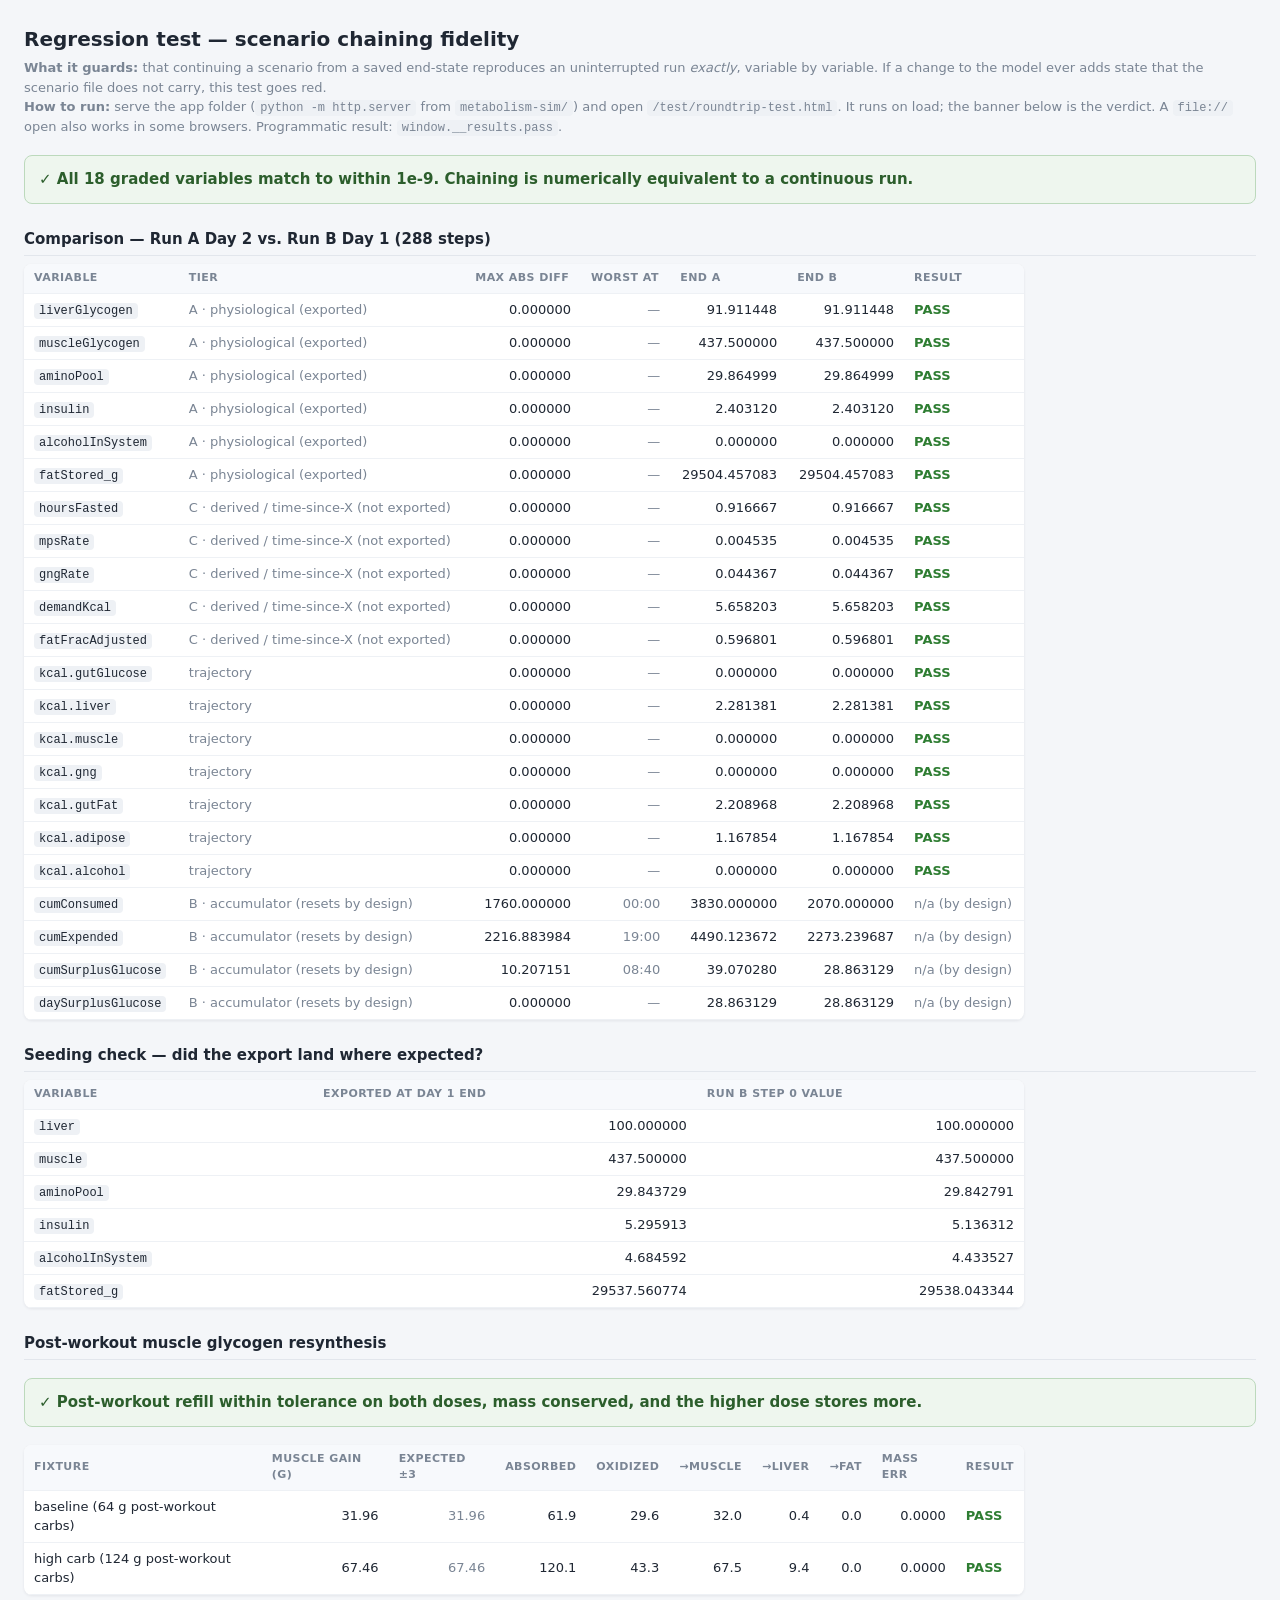
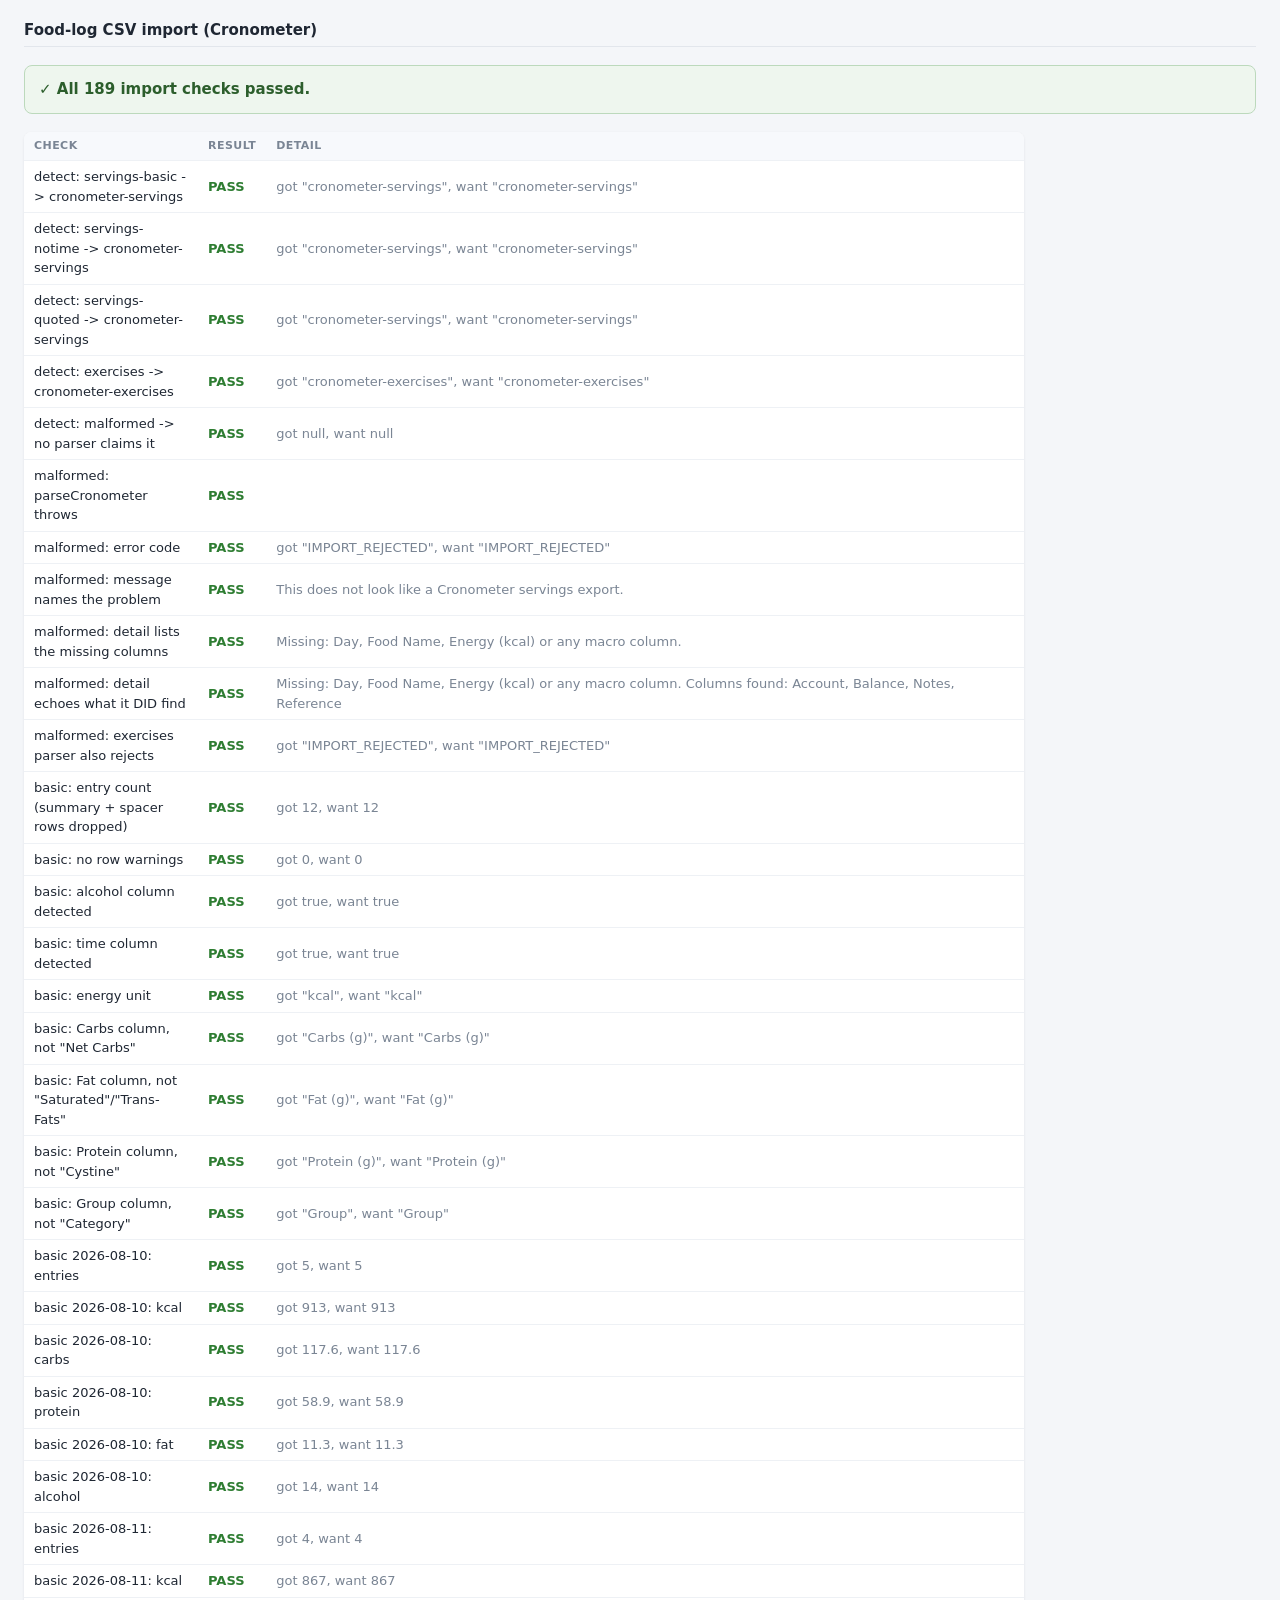
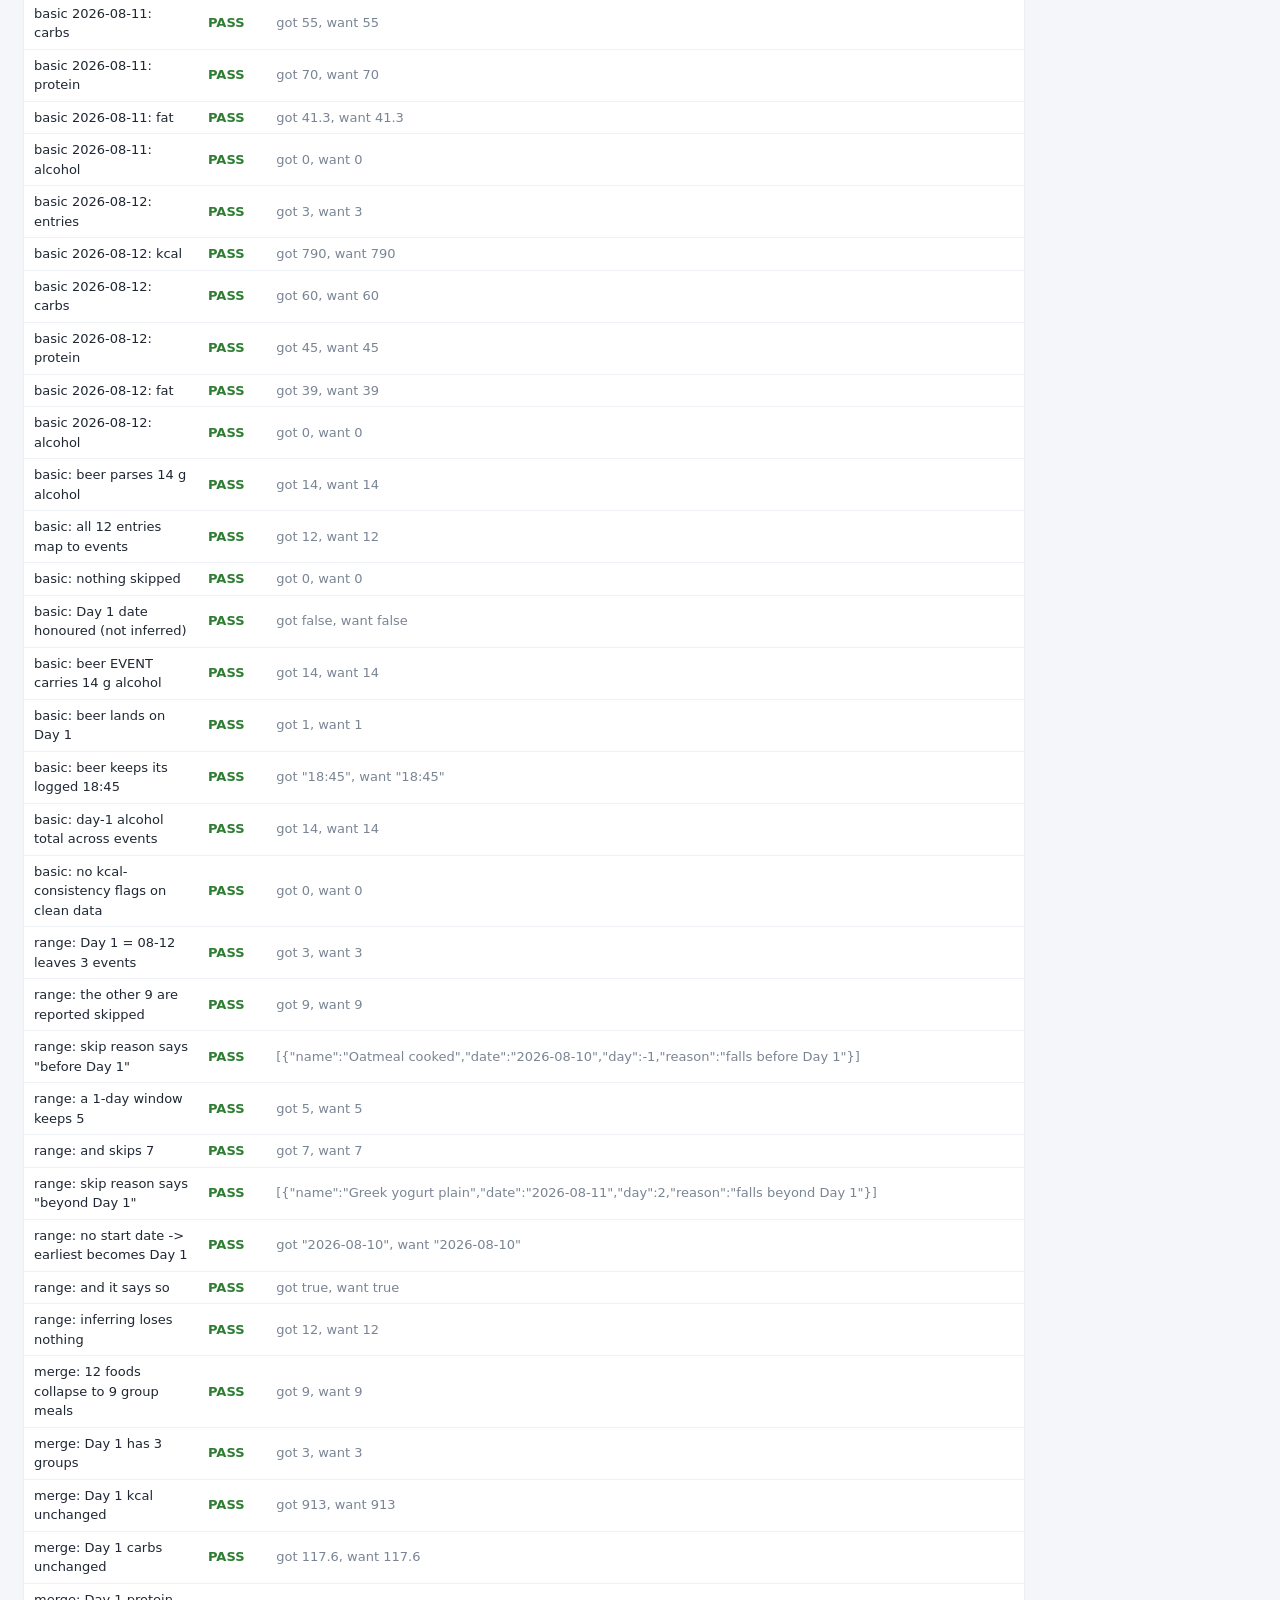
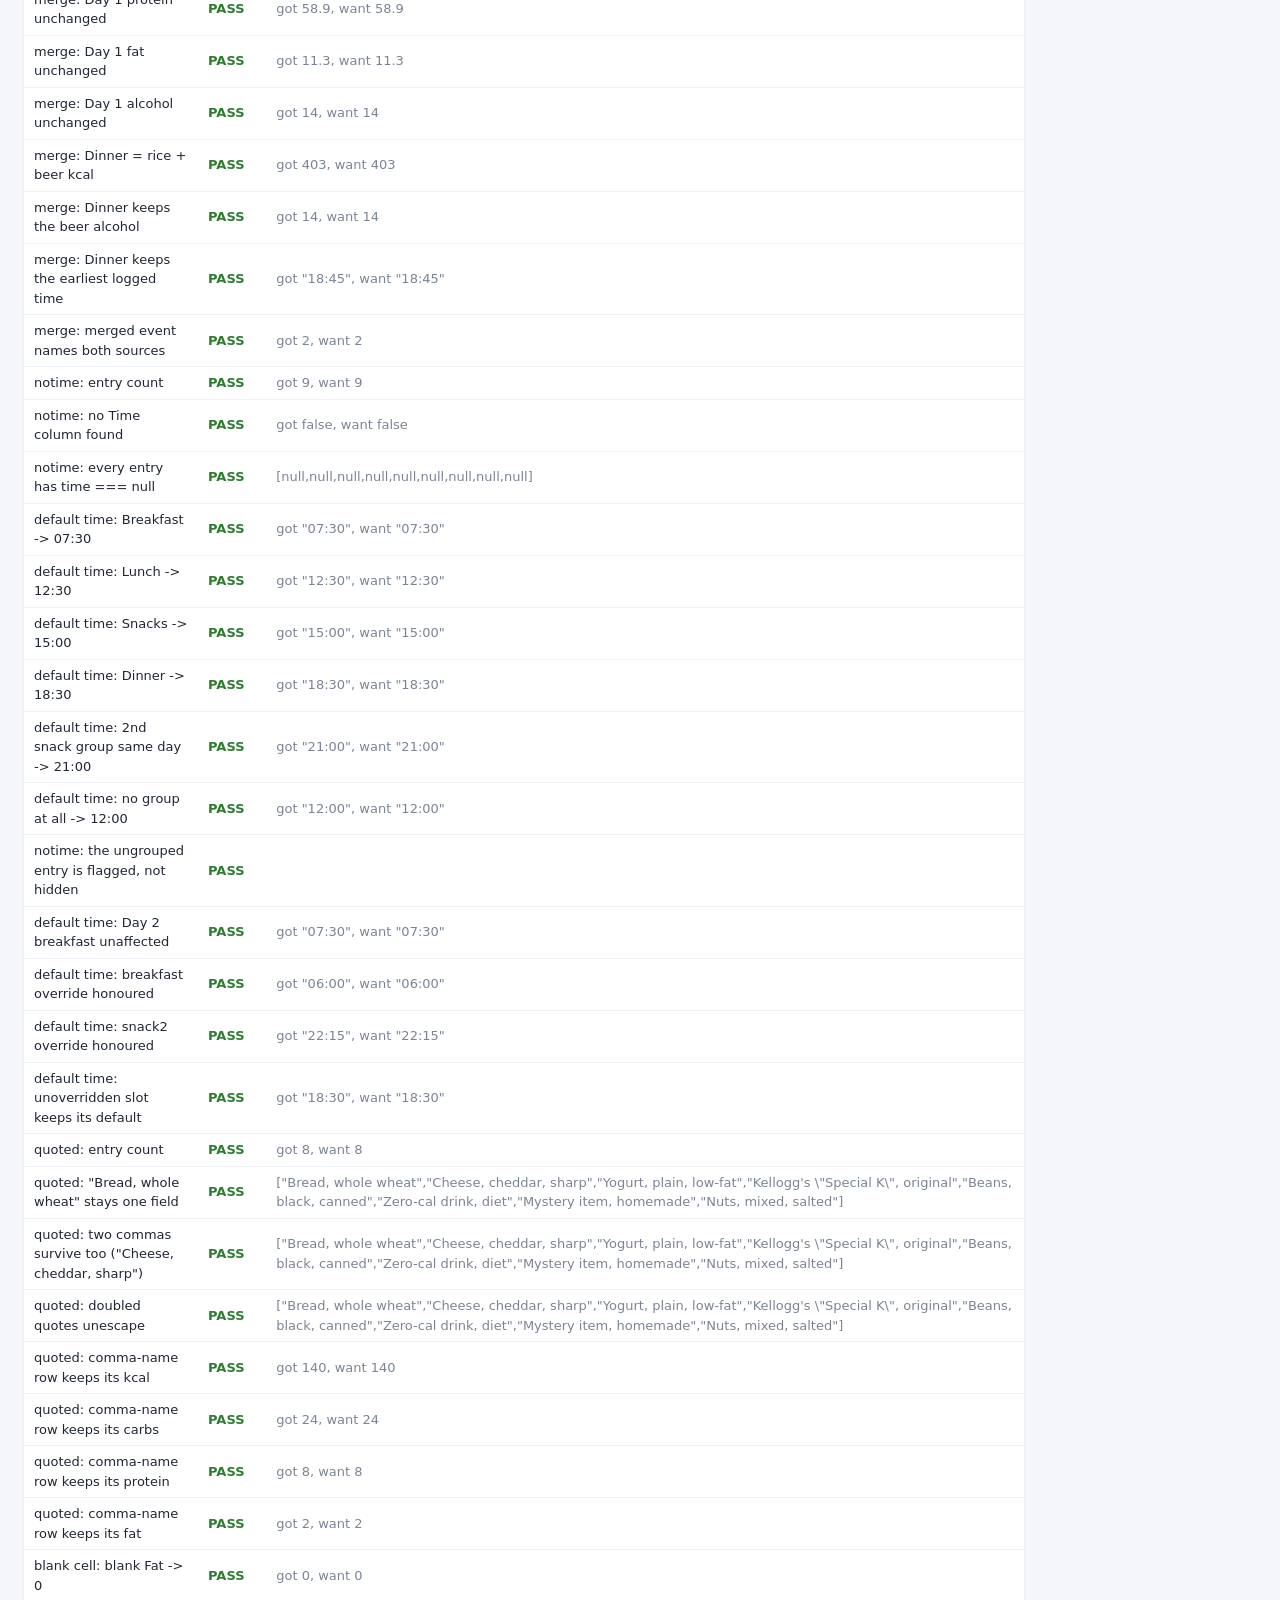
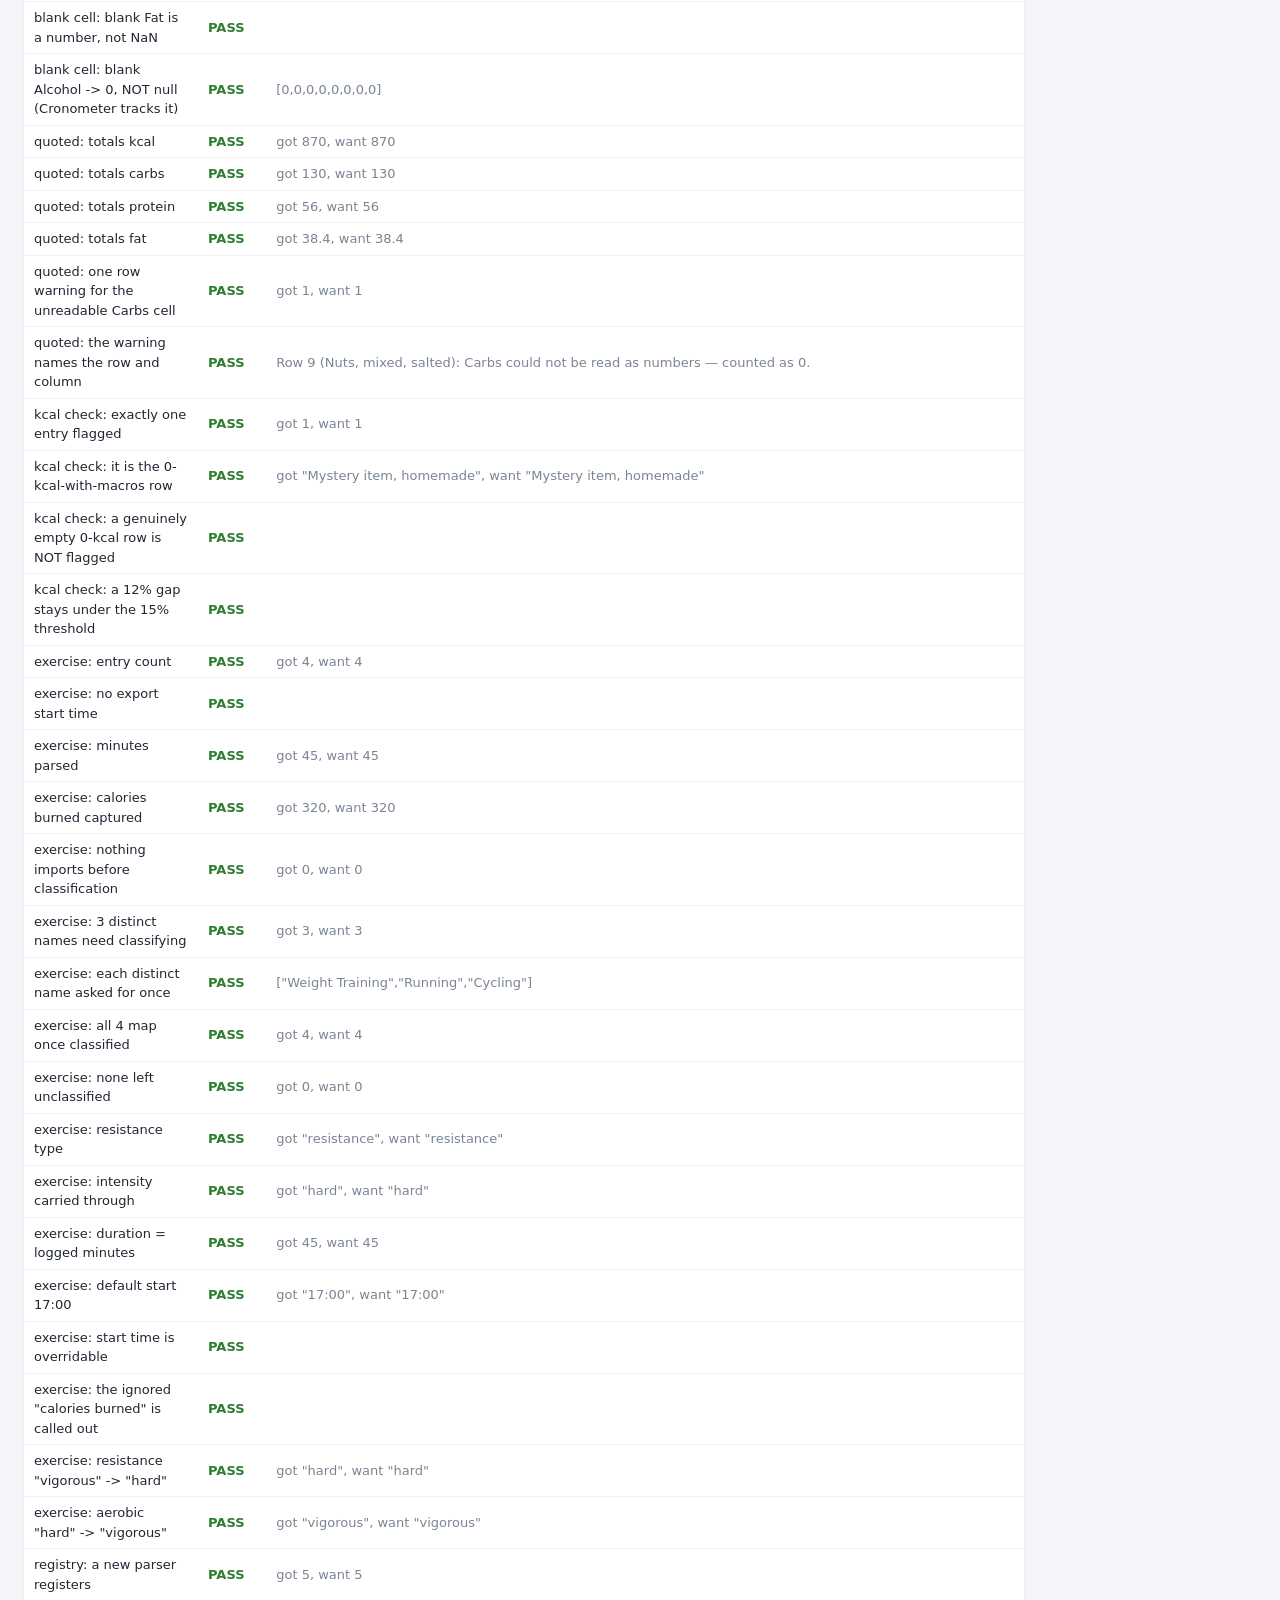
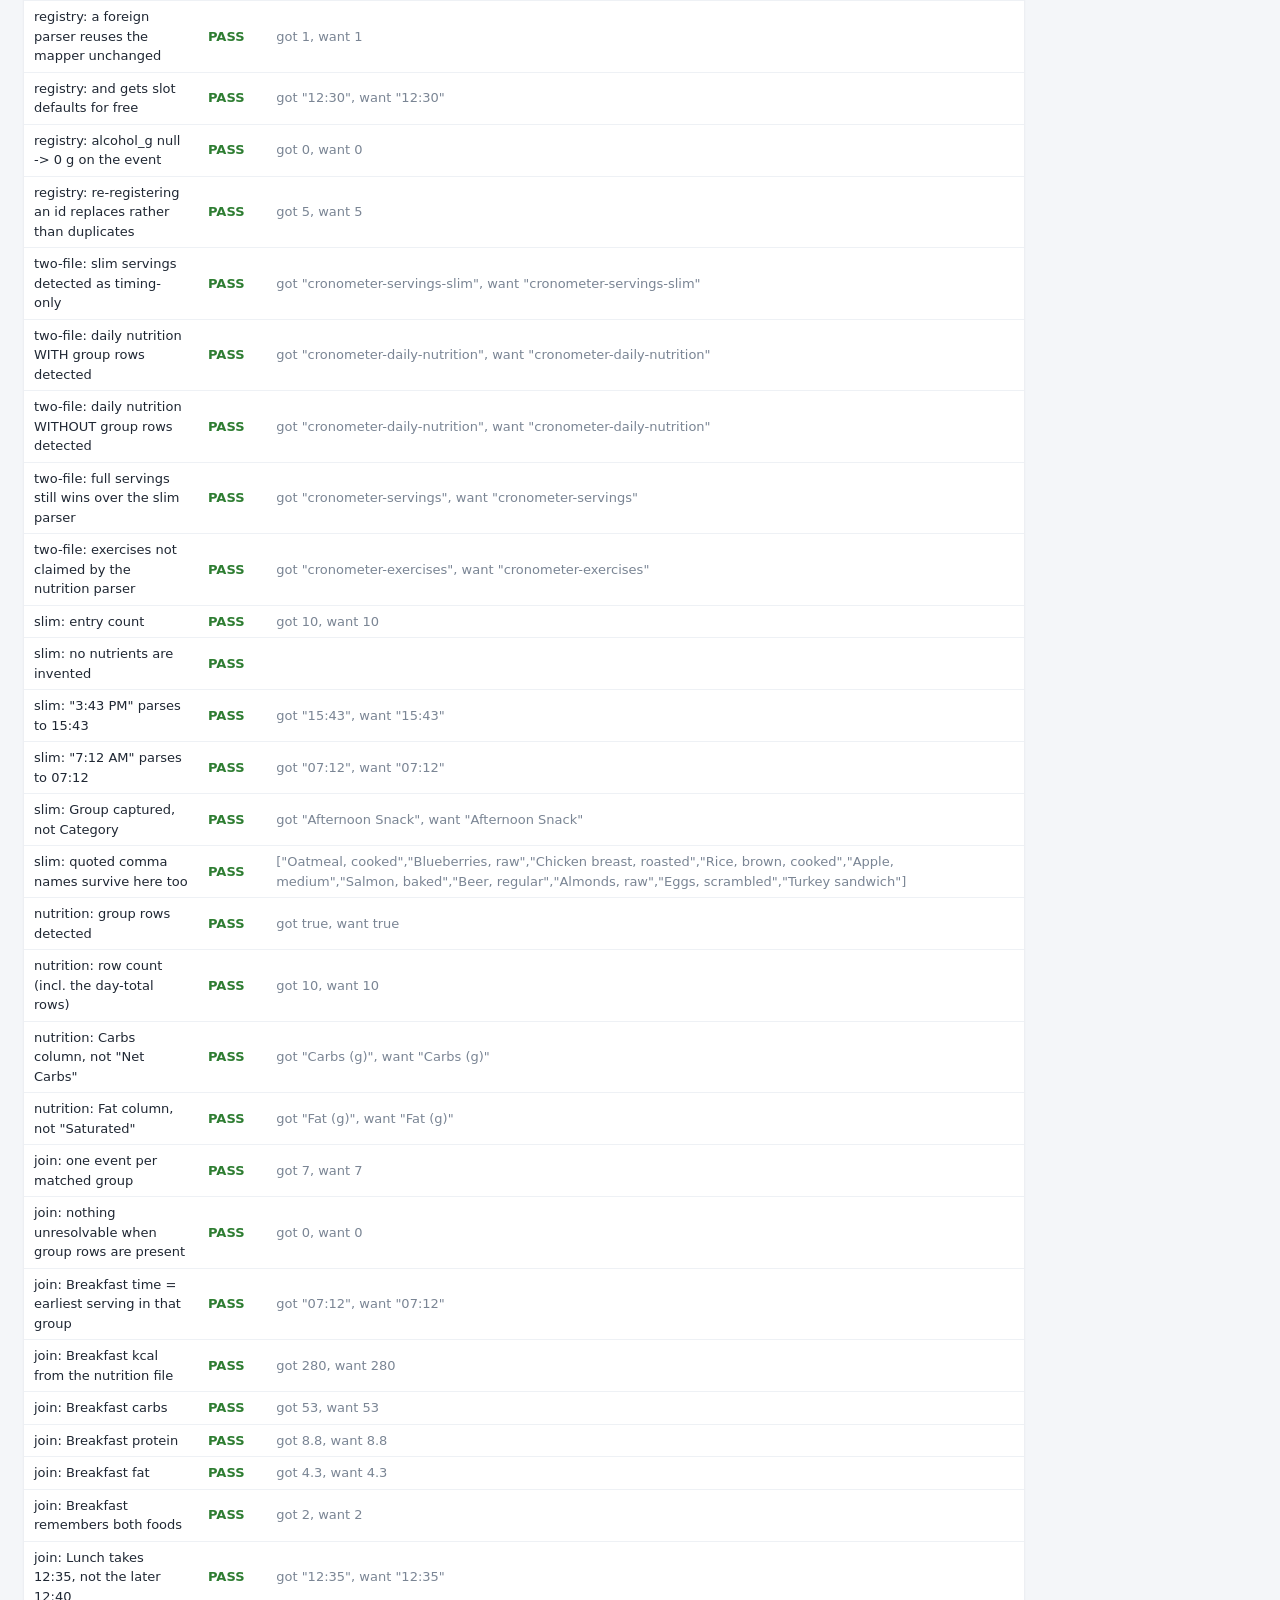
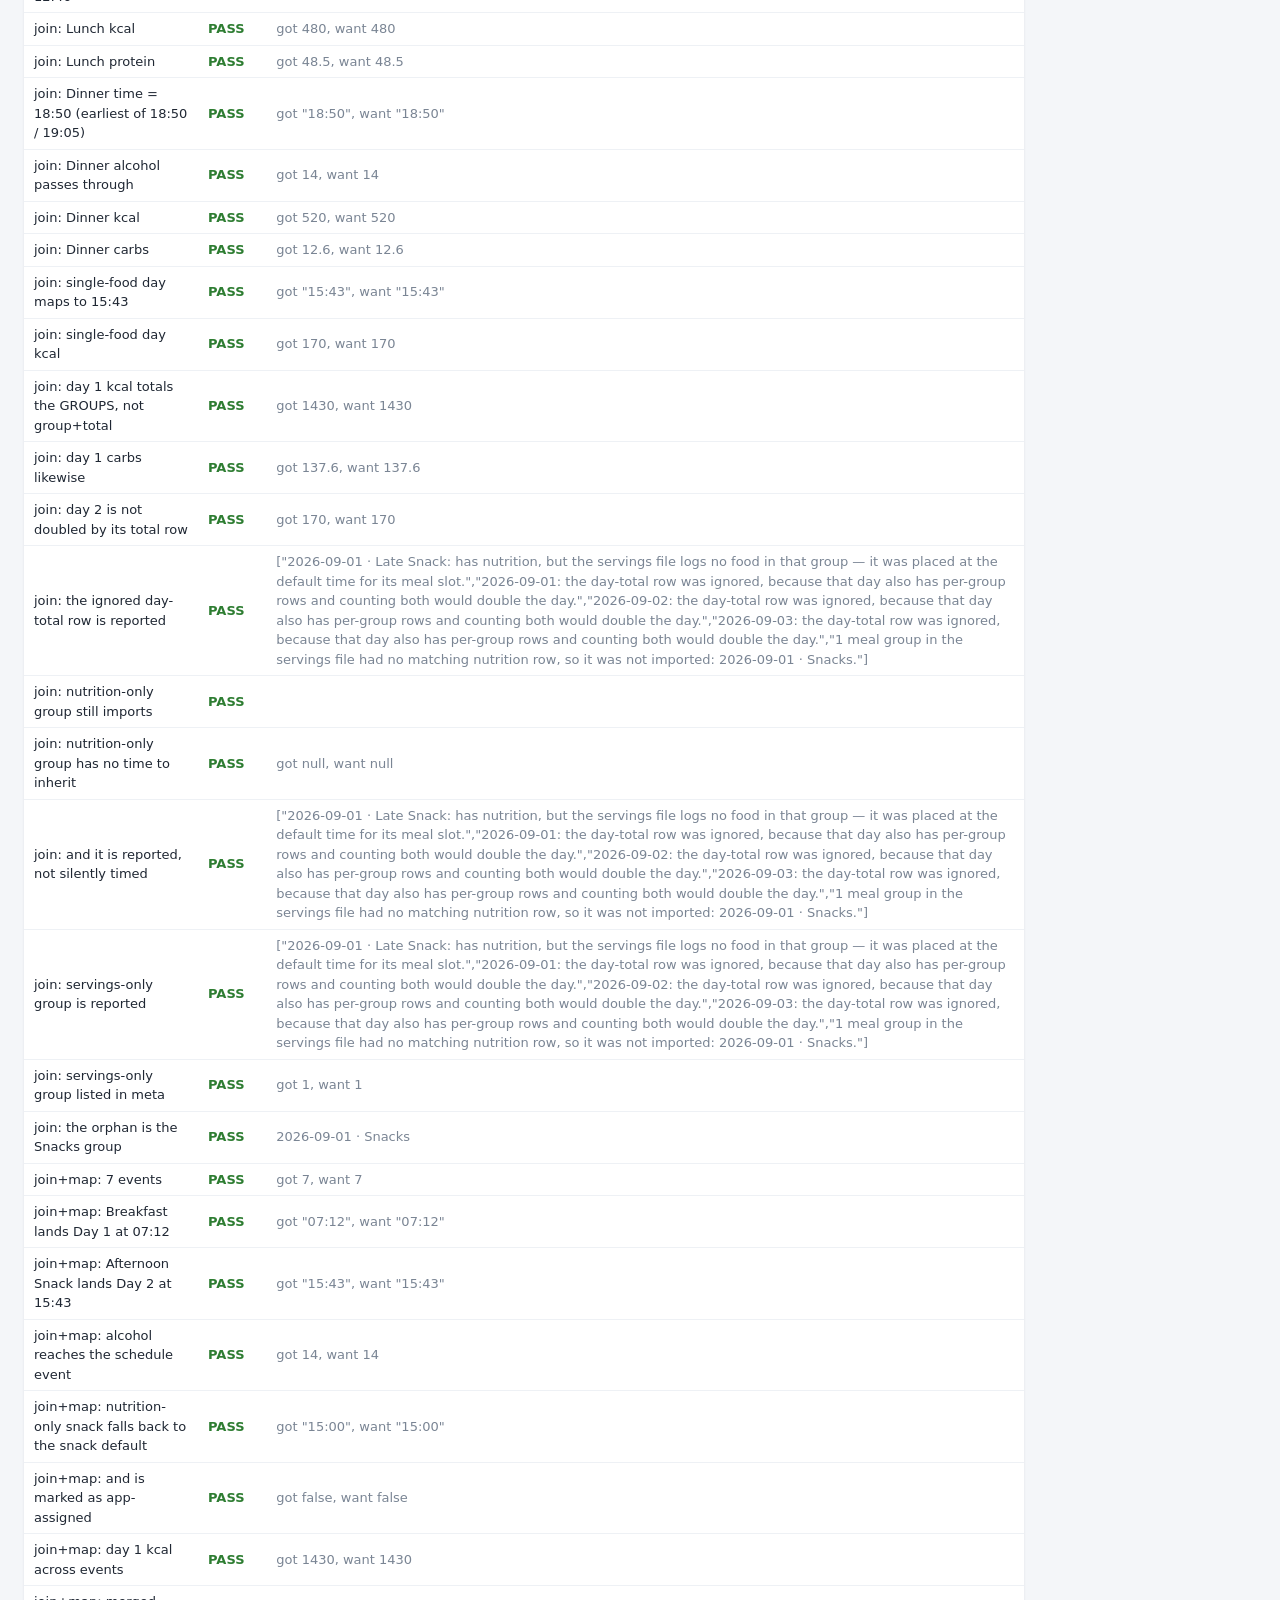
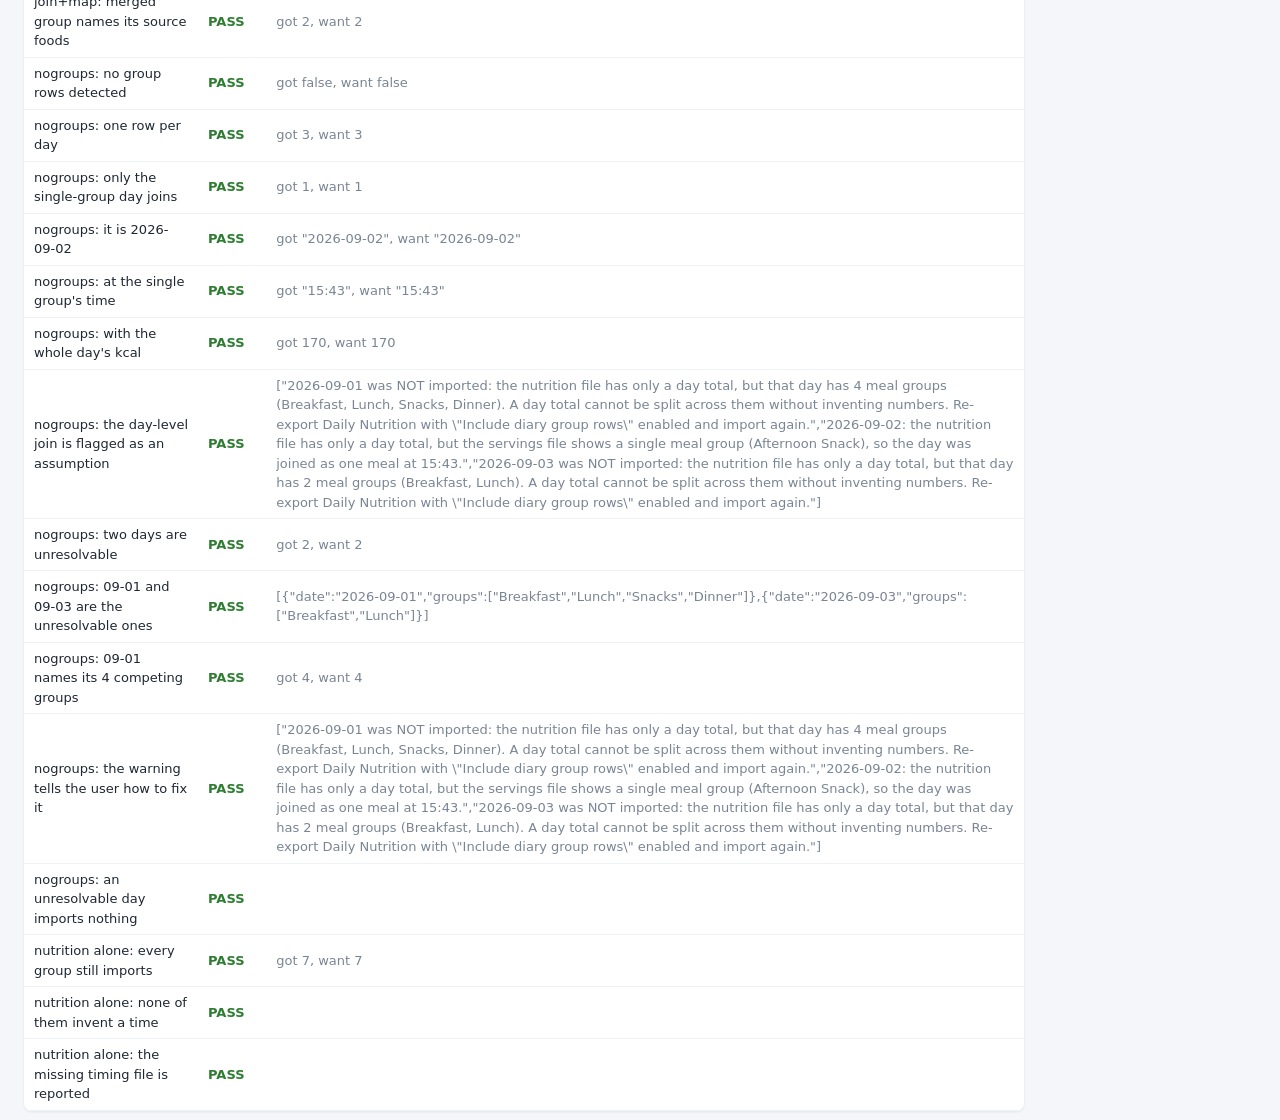
==== commit b98719d2: "Two-file Cronometer import: Daily Nutrition joined to slim Servings Some Cronometer exports split wh" ====
--- a/test/roundtrip-test.html
+++ b/test/roundtrip-test.html
@@ -355,7 +355,11 @@
   (function importTests() {
     const FIX = ['cronometer-servings-basic.csv', 'cronometer-servings-notime.csv',
                  'cronometer-servings-quoted.csv', 'cronometer-exercises-basic.csv',
-                 'malformed.csv'];
+                 'malformed.csv',
+                 // the two-file variant: nutrition and timing live in separate exports
+                 'cronometer-dailynutrition-grouprows.csv',
+                 'cronometer-dailynutrition-nogrouprows.csv',
+                 'cronometer-servings-slim.csv'];
     const T = [];
     const ok = (name, cond, detail) => T.push({ name, pass: !!cond, detail: detail || '' });
     const eq = (name, got, want) =>
@@ -634,6 +638,149 @@
          (F.registerImportParser({ id: '__selftest', parse: () => ({ entries: [], warnings: [] }) }),
           F.listImportParsers().length), before + 1);
 
+      // ---- 12 · two-file variant: Daily Nutrition + slim Servings --------
+      // Neither file is usable alone. The join is on (Date, Group) and is
+      // where this feature can go quietly wrong: a mismatched key silently
+      // loses a meal, and a day-total row counted alongside its own group
+      // rows silently doubles a day.
+      eq('two-file: slim servings detected as timing-only',
+         (F.detectParser(csv['cronometer-servings-slim.csv']) || {}).id, 'cronometer-servings-slim');
+      eq('two-file: daily nutrition WITH group rows detected',
+         (F.detectParser(csv['cronometer-dailynutrition-grouprows.csv']) || {}).id, 'cronometer-daily-nutrition');
+      eq('two-file: daily nutrition WITHOUT group rows detected',
+         (F.detectParser(csv['cronometer-dailynutrition-nogrouprows.csv']) || {}).id, 'cronometer-daily-nutrition');
+      // The nutrient-rich servings file must NOT be mistaken for either half.
+      eq('two-file: full servings still wins over the slim parser',
+         (F.detectParser(csv['cronometer-servings-basic.csv']) || {}).id, 'cronometer-servings');
+      // An exercise export has "Calories Burned"; nutrition must not claim it.
+      eq('two-file: exercises not claimed by the nutrition parser',
+         (F.detectParser(csv['cronometer-exercises-basic.csv']) || {}).id, 'cronometer-exercises');
+
+      const slim = F.parseCronometerServingsSlim(csv['cronometer-servings-slim.csv']);
+      eq('slim: entry count', slim.entries.length, 10);
+      ok('slim: no nutrients are invented', slim.entries.every(e => e.kcal === undefined));
+      // 12-hour clock with a meridiem is what the real export writes.
+      const alm = slim.entries.filter(e => /Almonds/.test(e.name))[0];
+      eq('slim: "3:43 PM" parses to 15:43', alm && alm.time, '15:43');
+      eq('slim: "7:12 AM" parses to 07:12',
+         slim.entries.filter(e => /Oatmeal/.test(e.name))[0].time, '07:12');
+      // "Nuts" sits in the Category column right next to Group; picking the
+      // wrong one would silently regroup the whole import.
+      eq('slim: Group captured, not Category', alm && alm.group, 'Afternoon Snack');
+      ok('slim: quoted comma names survive here too',
+         slim.entries.some(e => e.name === 'Beer, regular'), JSON.stringify(slim.entries.map(e => e.name)));
+
+      const nutG = F.parseCronometerDailyNutrition(csv['cronometer-dailynutrition-grouprows.csv']);
+      eq('nutrition: group rows detected', nutG.meta.hasGroupRows, true);
+      eq('nutrition: row count (incl. the day-total rows)', nutG.entries.length, 10);
+      eq('nutrition: Carbs column, not "Net Carbs"', nutG.meta.columns.carbs, 'Carbs (g)');
+      eq('nutrition: Fat column, not "Saturated"', nutG.meta.columns.fat, 'Fat (g)');
+
+      // ---- the join, with group rows -------------------------------------
+      const J = F.joinNutritionAndTiming(nutG, slim);
+      eq('join: one event per matched group', J.entries.length, 7);
+      eq('join: nothing unresolvable when group rows are present', J.meta.unresolvedDays.length, 0);
+      const jat = (date, name) => J.entries.filter(e => e.date === date && e.name === name)[0];
+
+      const jb = jat('2026-09-01', 'Breakfast');
+      eq('join: Breakfast time = earliest serving in that group', jb && jb.time, '07:12');
+      near('join: Breakfast kcal from the nutrition file', jb ? jb.kcal : -1, 280);
+      near('join: Breakfast carbs', jb ? jb.carbs_g : -1, 53);
+      near('join: Breakfast protein', jb ? jb.protein_g : -1, 8.8);
+      near('join: Breakfast fat', jb ? jb.fat_g : -1, 4.3);
+      eq('join: Breakfast remembers both foods', jb ? jb.foods.length : -1, 2);
+
+      const jl = jat('2026-09-01', 'Lunch');
+      eq('join: Lunch takes 12:35, not the later 12:40', jl && jl.time, '12:35');
+      near('join: Lunch kcal', jl ? jl.kcal : -1, 480);
+      near('join: Lunch protein', jl ? jl.protein_g : -1, 48.5);
+
+      // Alcohol has to survive the join or an imported evening loses its
+      // entire BAC trace.
+      const jd = jat('2026-09-01', 'Dinner');
+      eq('join: Dinner time = 18:50 (earliest of 18:50 / 19:05)', jd && jd.time, '18:50');
+      near('join: Dinner alcohol passes through', jd ? jd.alcohol_g : -1, 14);
+      near('join: Dinner kcal', jd ? jd.kcal : -1, 520);
+      near('join: Dinner carbs', jd ? jd.carbs_g : -1, 12.6);
+
+      const j2 = jat('2026-09-02', 'Afternoon Snack');
+      eq('join: single-food day maps to 15:43', j2 && j2.time, '15:43');
+      near('join: single-food day kcal', j2 ? j2.kcal : -1, 170);
+
+      // The day-total row must not be added on top of its own group rows.
+      near('join: day 1 kcal totals the GROUPS, not group+total',
+        J.entries.filter(e => e.date === '2026-09-01').reduce((s, e) => s + e.kcal, 0), 1430);
+      near('join: day 1 carbs likewise',
+        J.entries.filter(e => e.date === '2026-09-01').reduce((s, e) => s + e.carbs_g, 0), 137.6);
+      near('join: day 2 is not doubled by its total row',
+        J.entries.filter(e => e.date === '2026-09-02').reduce((s, e) => s + e.kcal, 0), 170);
+      ok('join: the ignored day-total row is reported',
+         J.warnings.some(w => /day-total row was ignored/i.test(w.text)),
+         JSON.stringify(J.warnings.map(w => w.text)));
+
+      // ---- groups present in only one file --------------------------------
+      const jls = jat('2026-09-01', 'Late Snack');
+      ok('join: nutrition-only group still imports', !!jls);
+      eq('join: nutrition-only group has no time to inherit', jls && jls.time, null);
+      ok('join: and it is reported, not silently timed',
+         J.warnings.some(w => /Late Snack/.test(w.text) && /logs no food/i.test(w.text)),
+         JSON.stringify(J.warnings.map(w => w.text)));
+      ok('join: servings-only group is reported',
+         J.warnings.some(w => /Snacks/.test(w.text) && /no matching nutrition/i.test(w.text)),
+         JSON.stringify(J.warnings.map(w => w.text)));
+      eq('join: servings-only group listed in meta', J.meta.orphanGroups.length, 1);
+      ok('join: the orphan is the Snacks group', /Snacks/.test(J.meta.orphanGroups[0] || ''),
+         J.meta.orphanGroups[0]);
+
+      // ---- through the mapper --------------------------------------------
+      const planJ = F.mapEntriesToSchedule(J.entries, { startDate: '2026-09-01', days: 5 });
+      eq('join+map: 7 events', planJ.planned.length, 7);
+      const pAt = (d, n) => planJ.planned.filter(p => p.ev.day === d && p.ev.name === n)[0];
+      eq('join+map: Breakfast lands Day 1 at 07:12', pAt(1, 'Breakfast').ev.time, '07:12');
+      eq('join+map: Afternoon Snack lands Day 2 at 15:43', pAt(2, 'Afternoon Snack').ev.time, '15:43');
+      near('join+map: alcohol reaches the schedule event', pAt(1, 'Dinner').ev.alcohol, 14);
+      // No time to inherit -> the meal-slot default, and it says so.
+      eq('join+map: nutrition-only snack falls back to the snack default',
+         pAt(1, 'Late Snack').ev.time, '15:00');
+      eq('join+map: and is marked as app-assigned', pAt(1, 'Late Snack').explicitTime, false);
+      near('join+map: day 1 kcal across events',
+        planJ.planned.filter(p => p.ev.day === 1).reduce((s, p) => s + p.ev.kcal, 0), 1430);
+      eq('join+map: merged group names its source foods',
+         pAt(1, 'Breakfast').sources.length, 2);
+
+      // ---- the join WITHOUT group rows -----------------------------------
+      const nutN = F.parseCronometerDailyNutrition(csv['cronometer-dailynutrition-nogrouprows.csv']);
+      eq('nogroups: no group rows detected', nutN.meta.hasGroupRows, false);
+      eq('nogroups: one row per day', nutN.entries.length, 3);
+      const JN = F.joinNutritionAndTiming(nutN, slim);
+      // 09-02 has exactly one group, so it can be placed; 09-01 and 09-03
+      // cannot be split and must be refused rather than guessed.
+      eq('nogroups: only the single-group day joins', JN.entries.length, 1);
+      eq('nogroups: it is 2026-09-02', JN.entries[0].date, '2026-09-02');
+      eq('nogroups: at the single group\'s time', JN.entries[0].time, '15:43');
+      near('nogroups: with the whole day\'s kcal', JN.entries[0].kcal, 170);
+      ok('nogroups: the day-level join is flagged as an assumption',
+         JN.warnings.some(w => /only a day total/i.test(w.text) && /single meal group/i.test(w.text)),
+         JSON.stringify(JN.warnings.map(w => w.text)));
+      eq('nogroups: two days are unresolvable', JN.meta.unresolvedDays.length, 2);
+      ok('nogroups: 09-01 and 09-03 are the unresolvable ones',
+         JN.meta.unresolvedDays.map(u => u.date).sort().join(',') === '2026-09-01,2026-09-03',
+         JSON.stringify(JN.meta.unresolvedDays));
+      eq('nogroups: 09-01 names its 4 competing groups',
+         JN.meta.unresolvedDays.filter(u => u.date === '2026-09-01')[0].groups.length, 4);
+      ok('nogroups: the warning tells the user how to fix it',
+         JN.warnings.some(w => /Include diary group rows/i.test(w.text)),
+         JSON.stringify(JN.warnings.map(w => w.text)));
+      ok('nogroups: an unresolvable day imports nothing',
+         !JN.entries.some(e => e.date === '2026-09-01' || e.date === '2026-09-03'));
+
+      // ---- nutrition with no timing file at all ---------------------------
+      const JA = F.joinNutritionAndTiming(nutG, { entries: [] });
+      eq('nutrition alone: every group still imports', JA.entries.length, 7);
+      ok('nutrition alone: none of them invent a time', JA.entries.every(e => e.time === null));
+      ok('nutrition alone: the missing timing file is reported',
+         JA.warnings.some(w => /logs no food/i.test(w.text)));
+
       // ---- render --------------------------------------------------------
       const fails = T.filter(t => !t.pass);
       let h = '<h2>Food-log CSV import (Cronometer)</h2>';
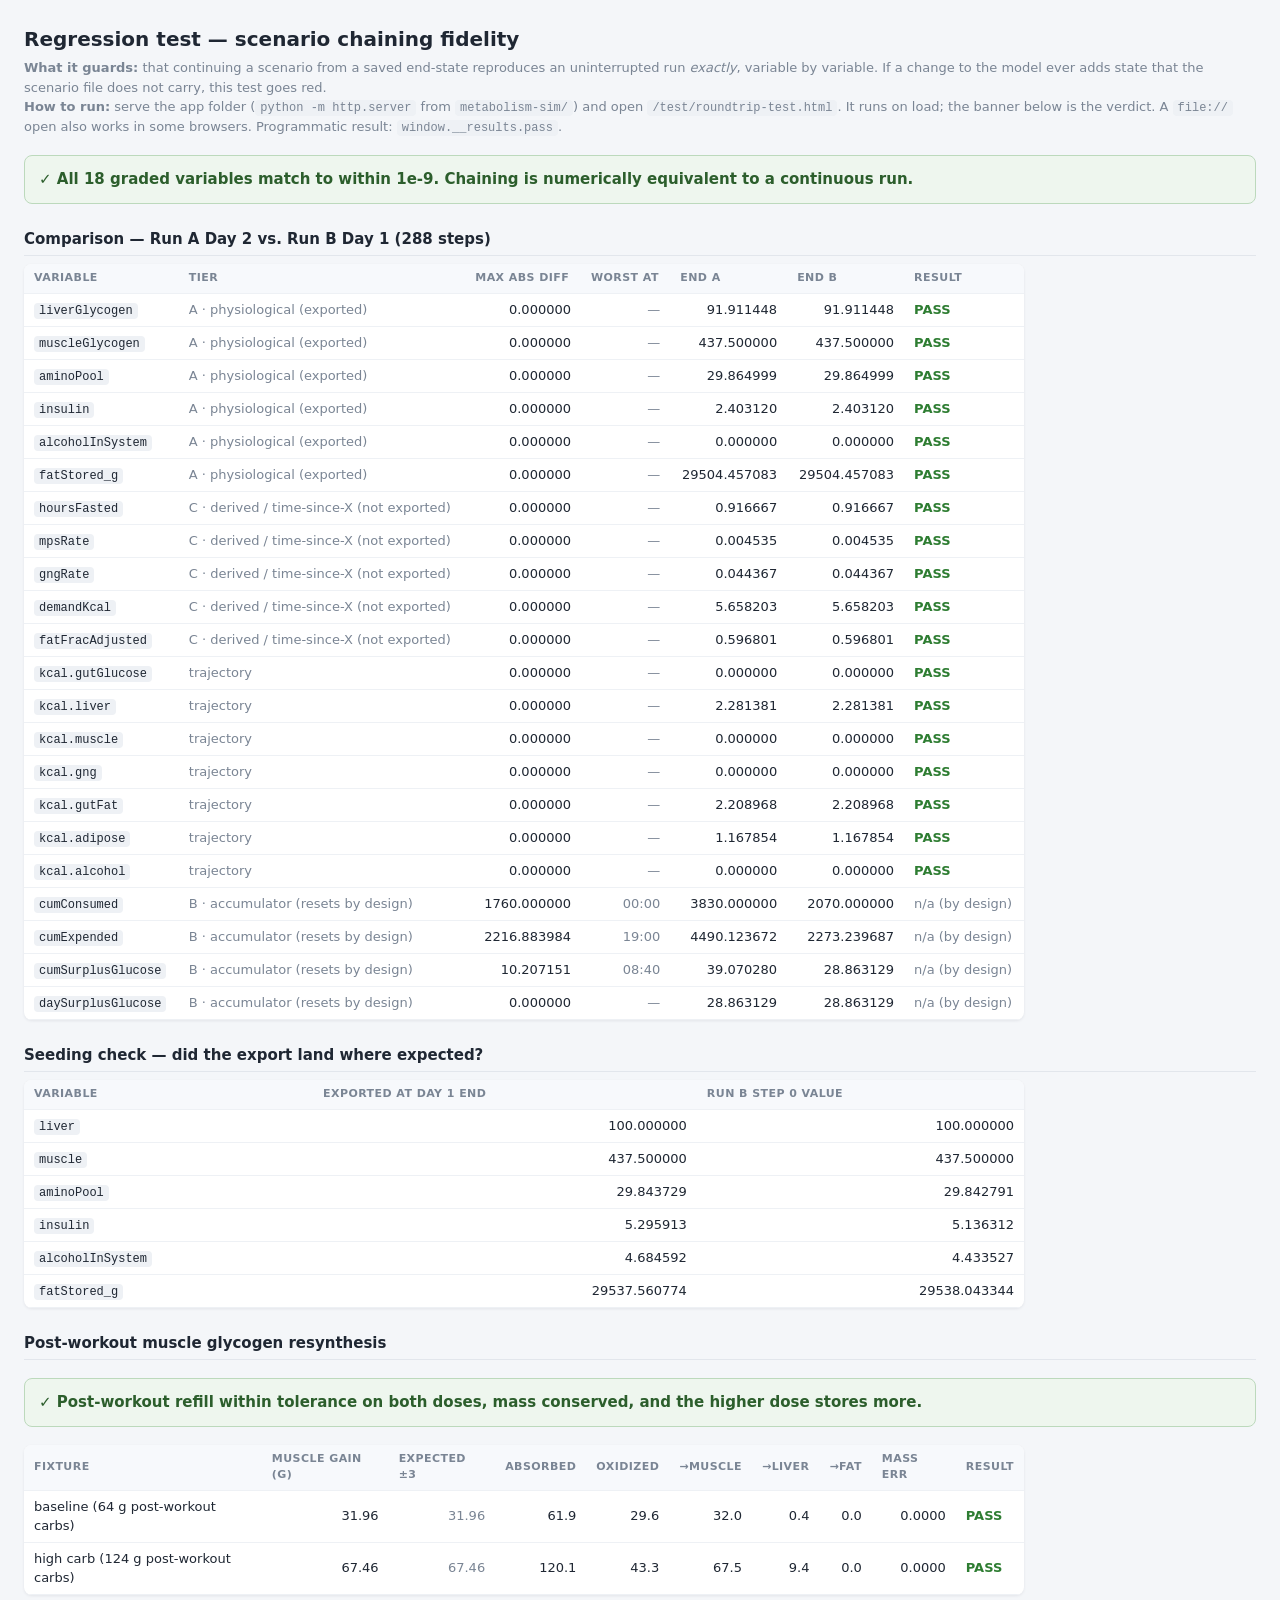
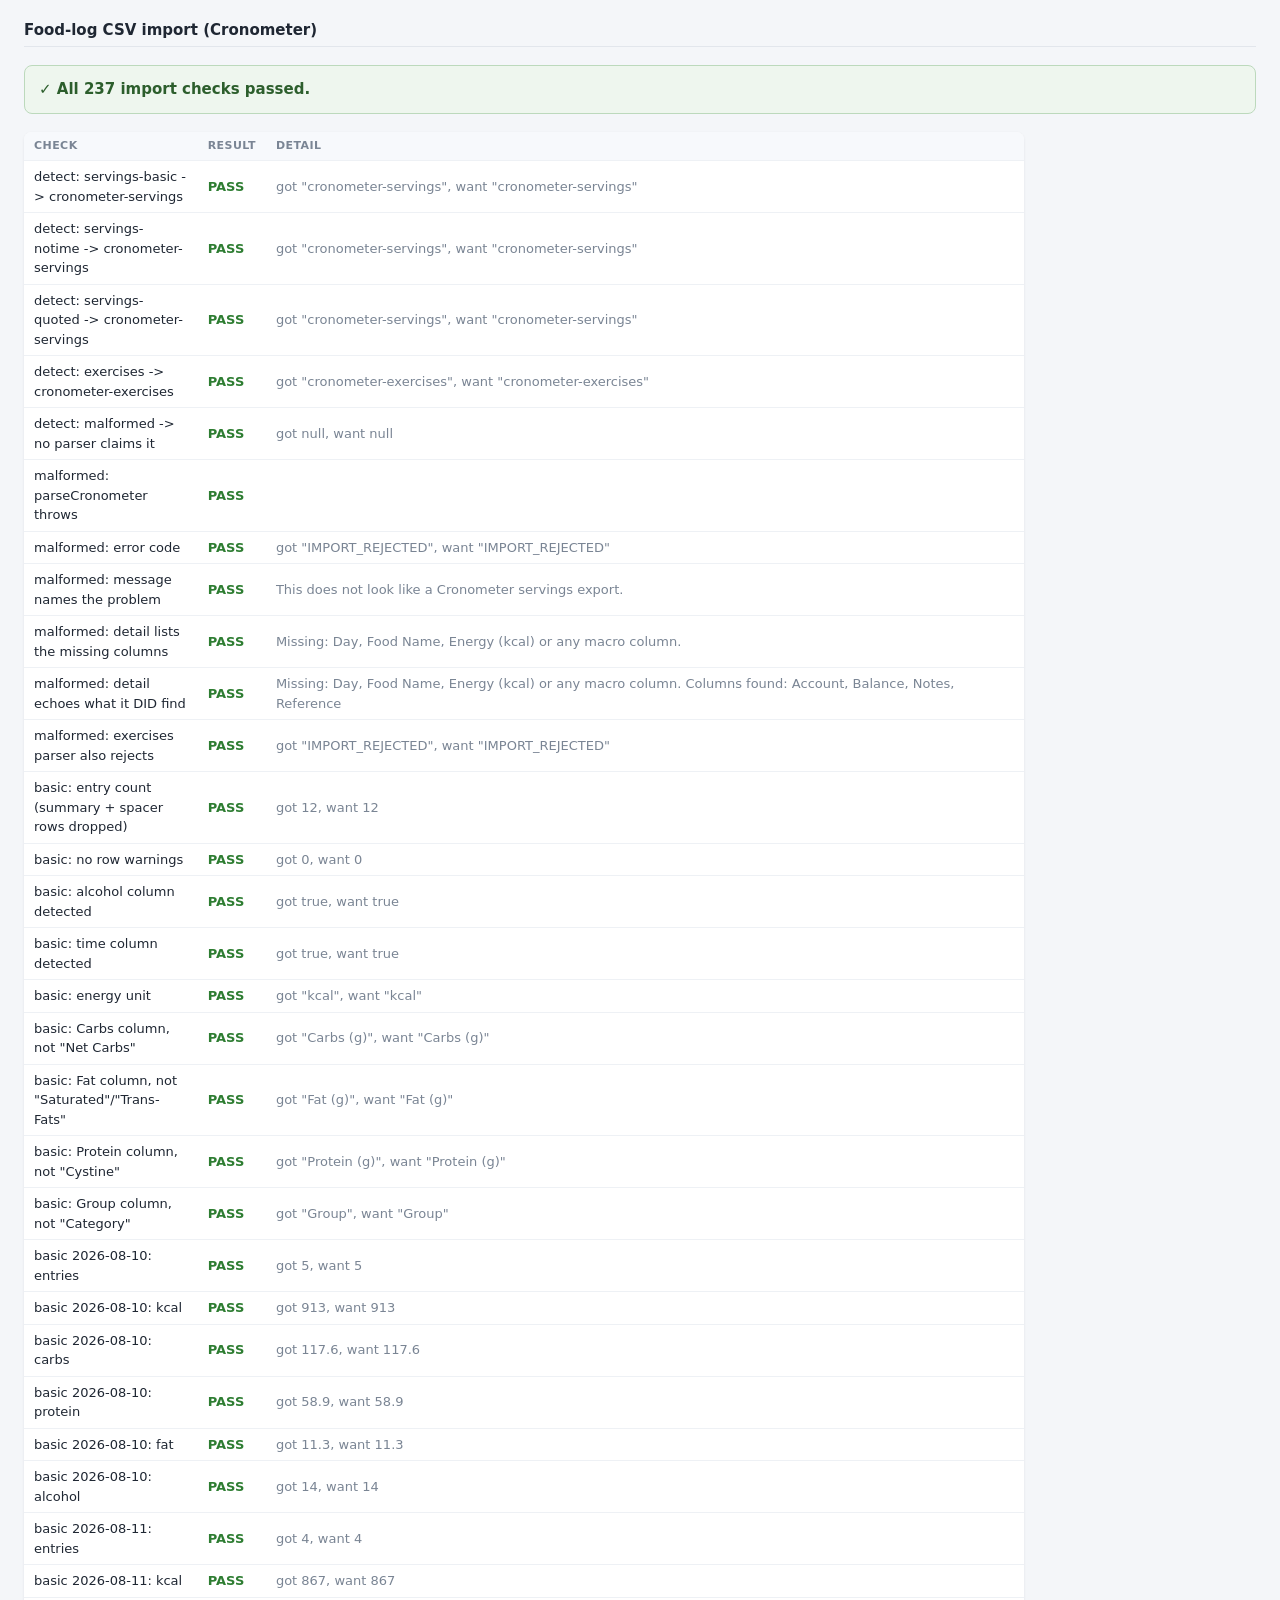
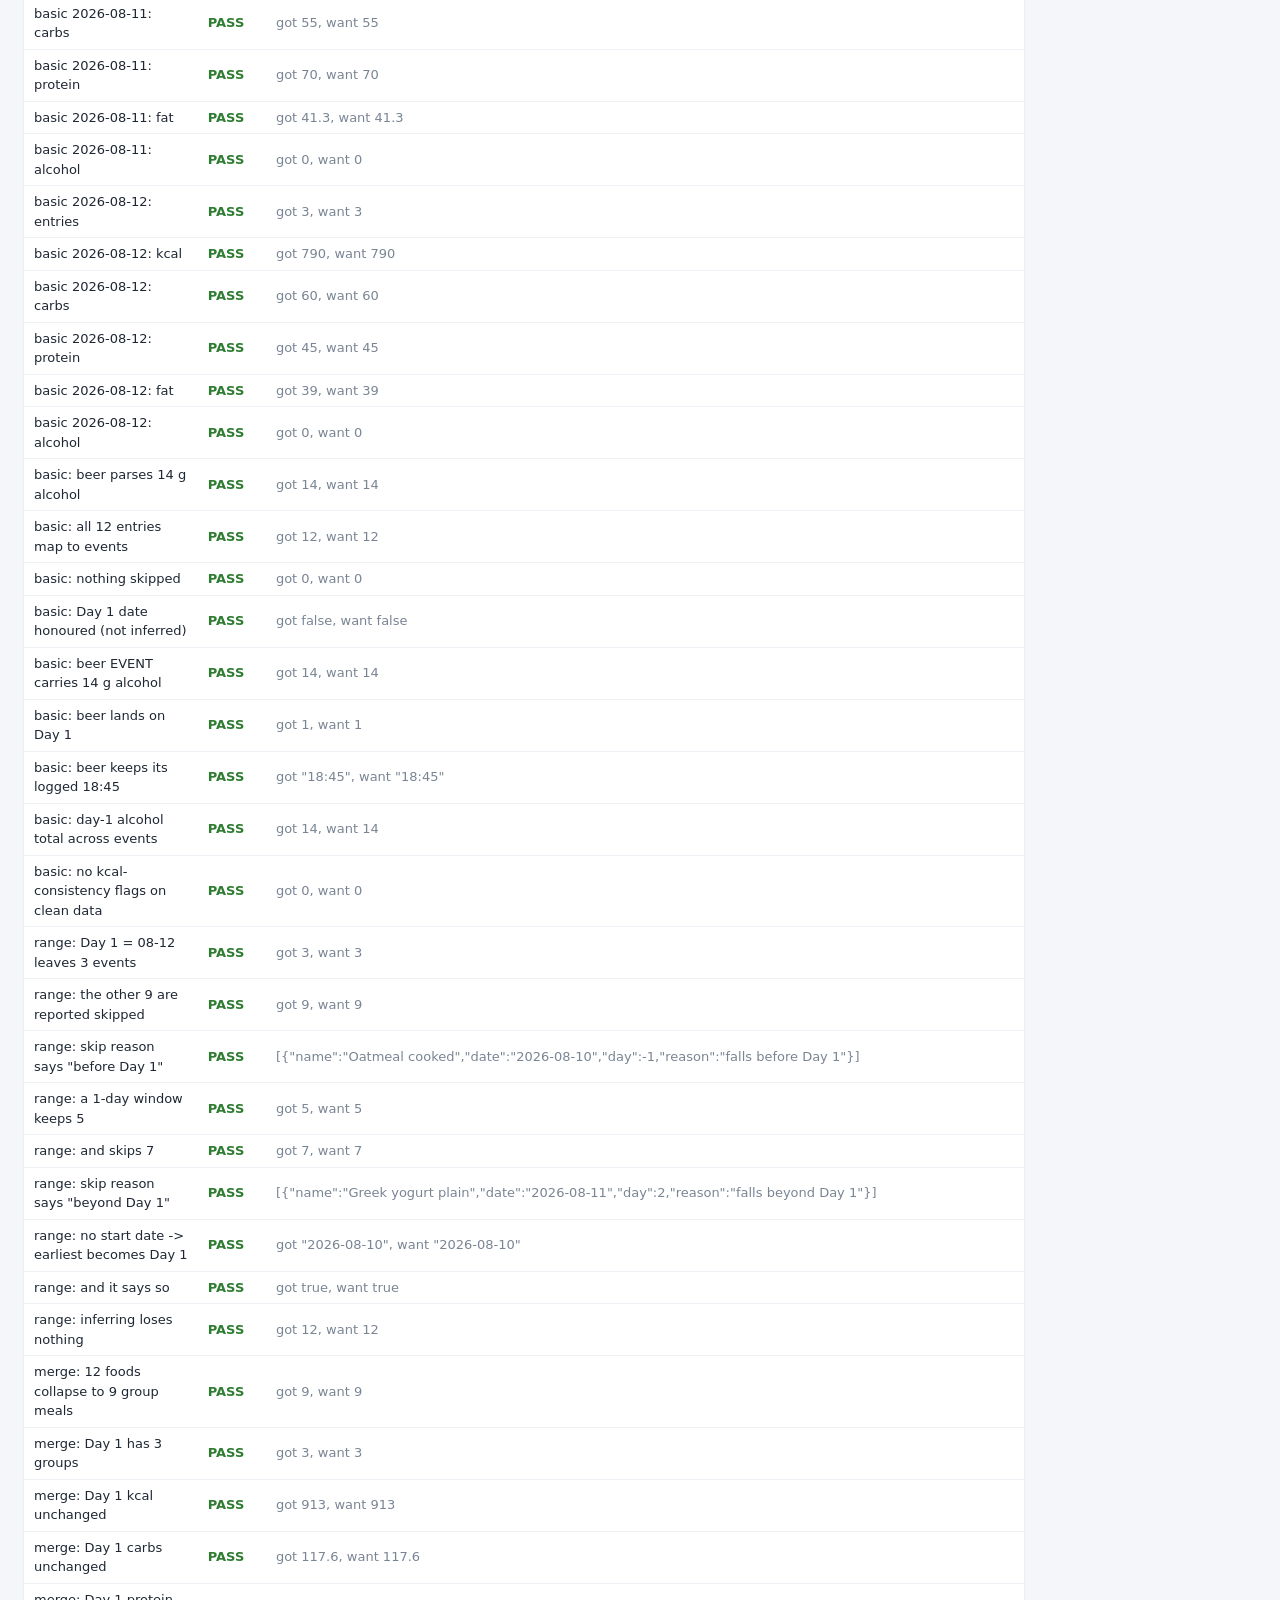
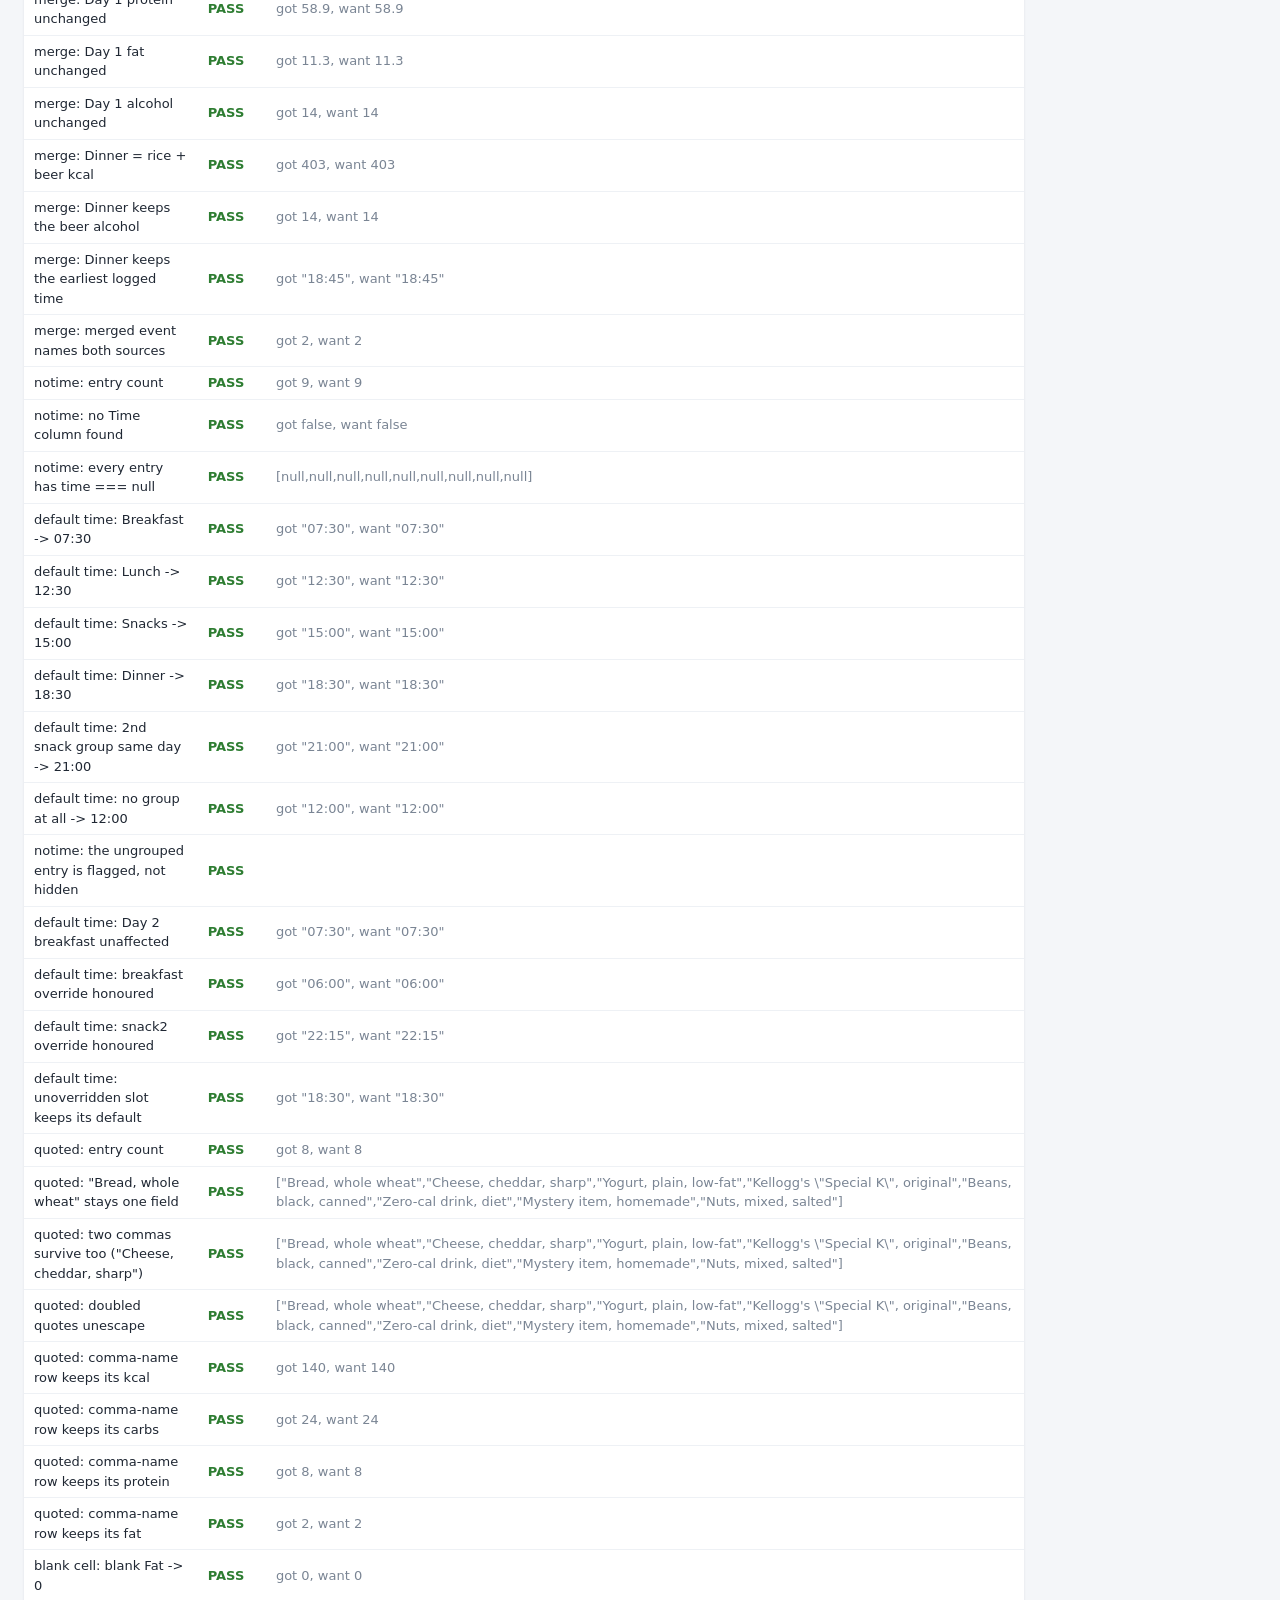
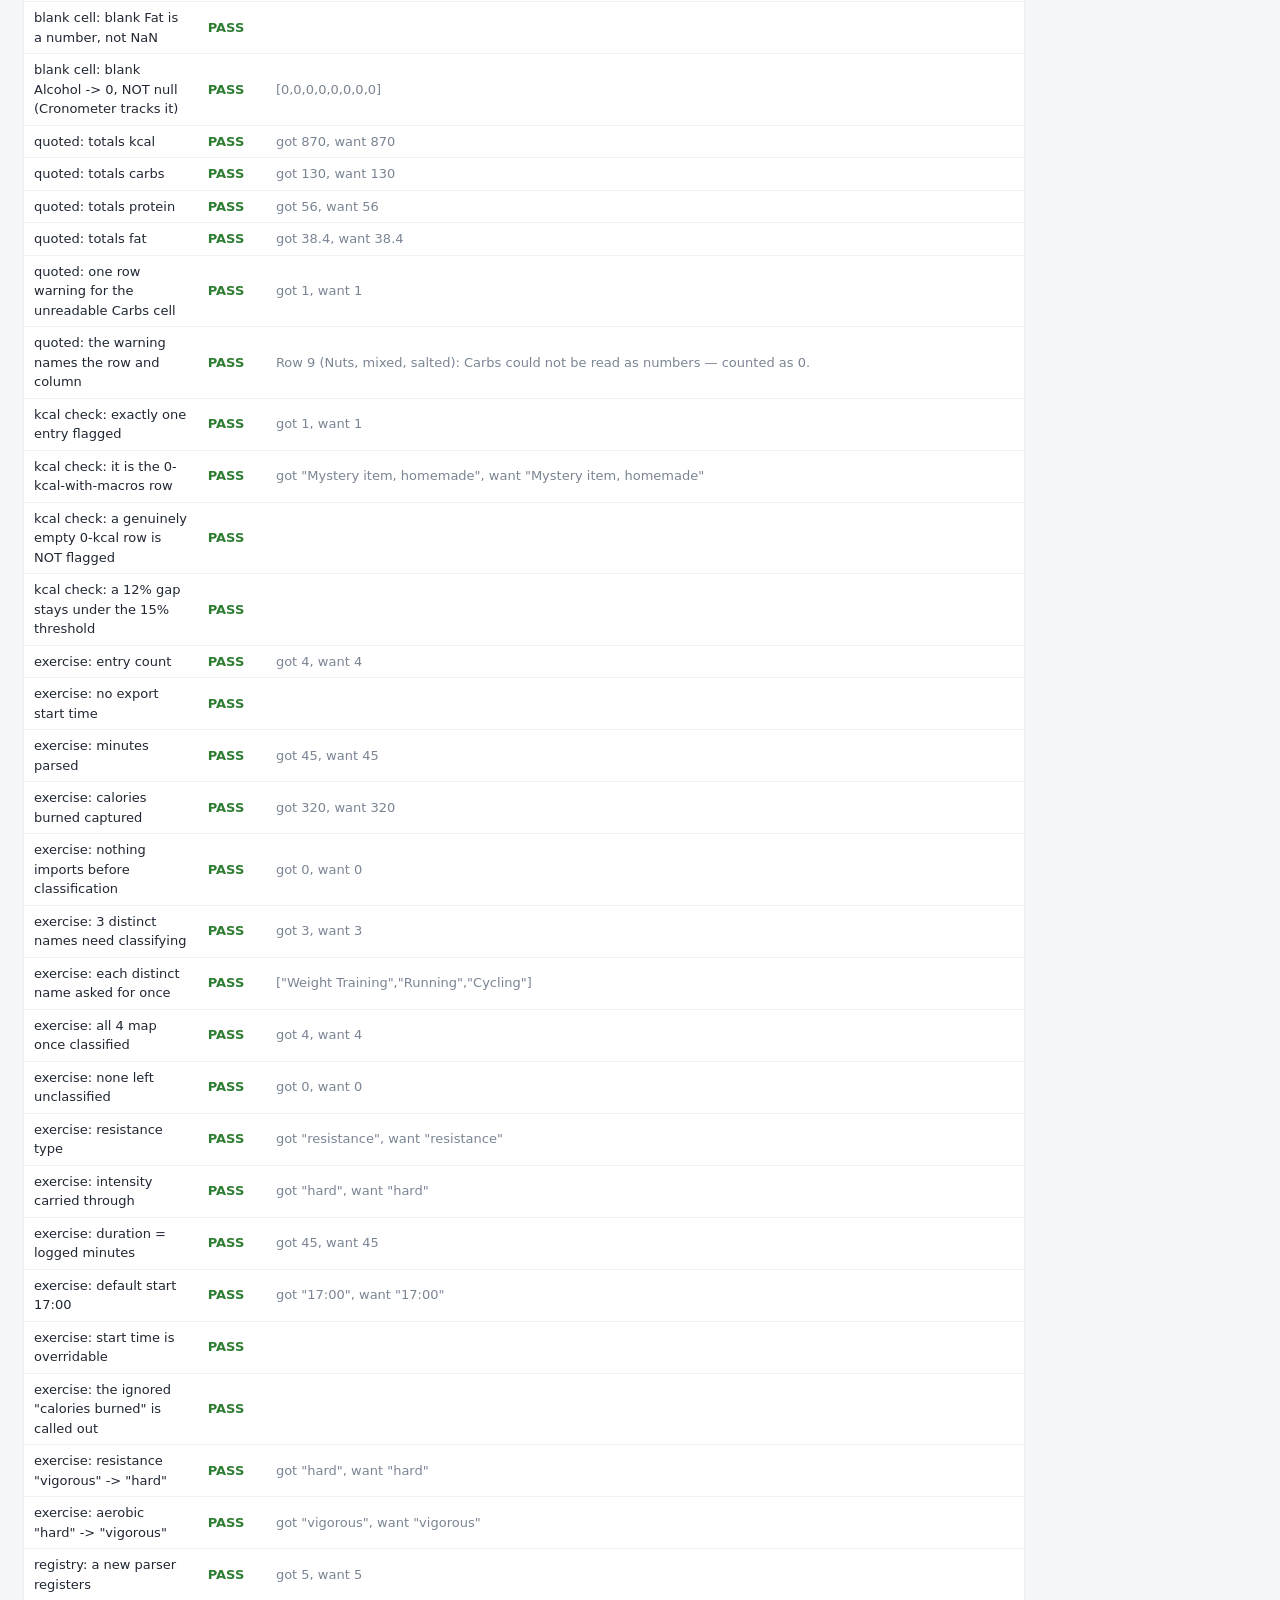
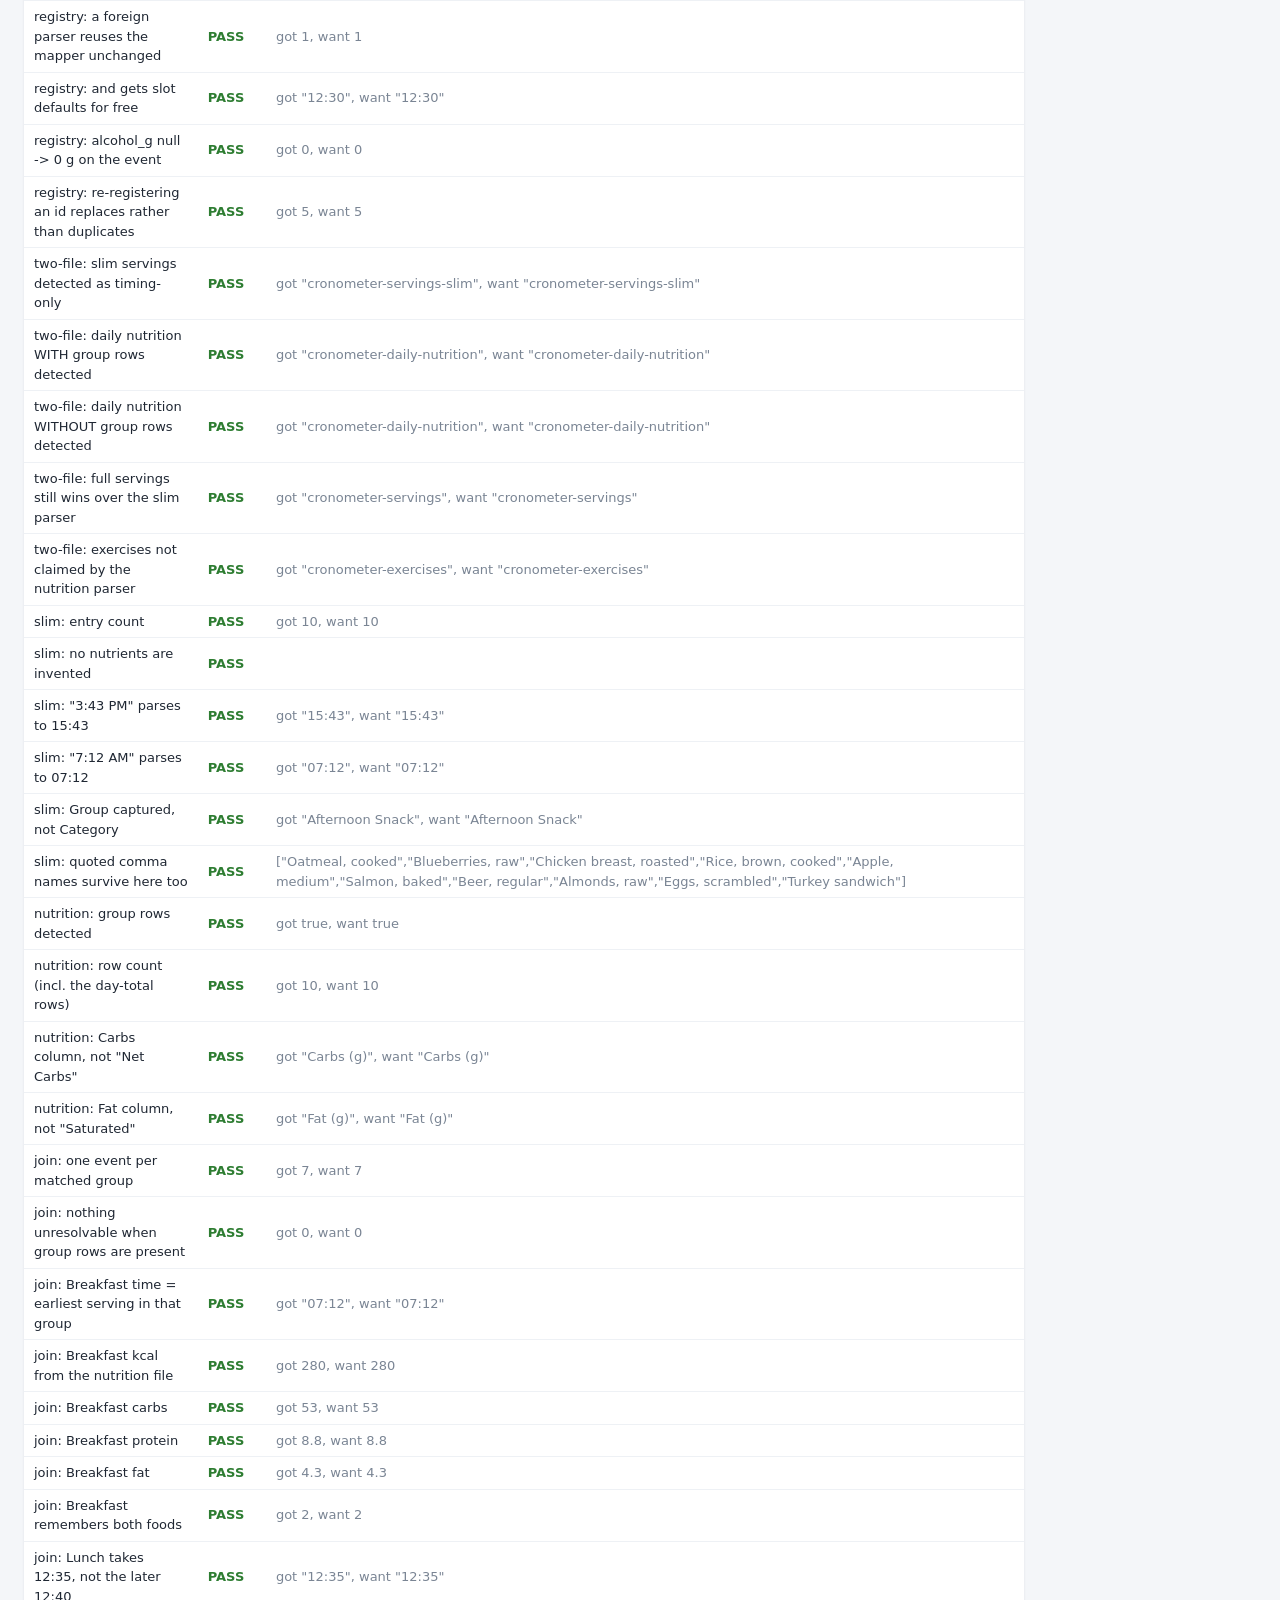
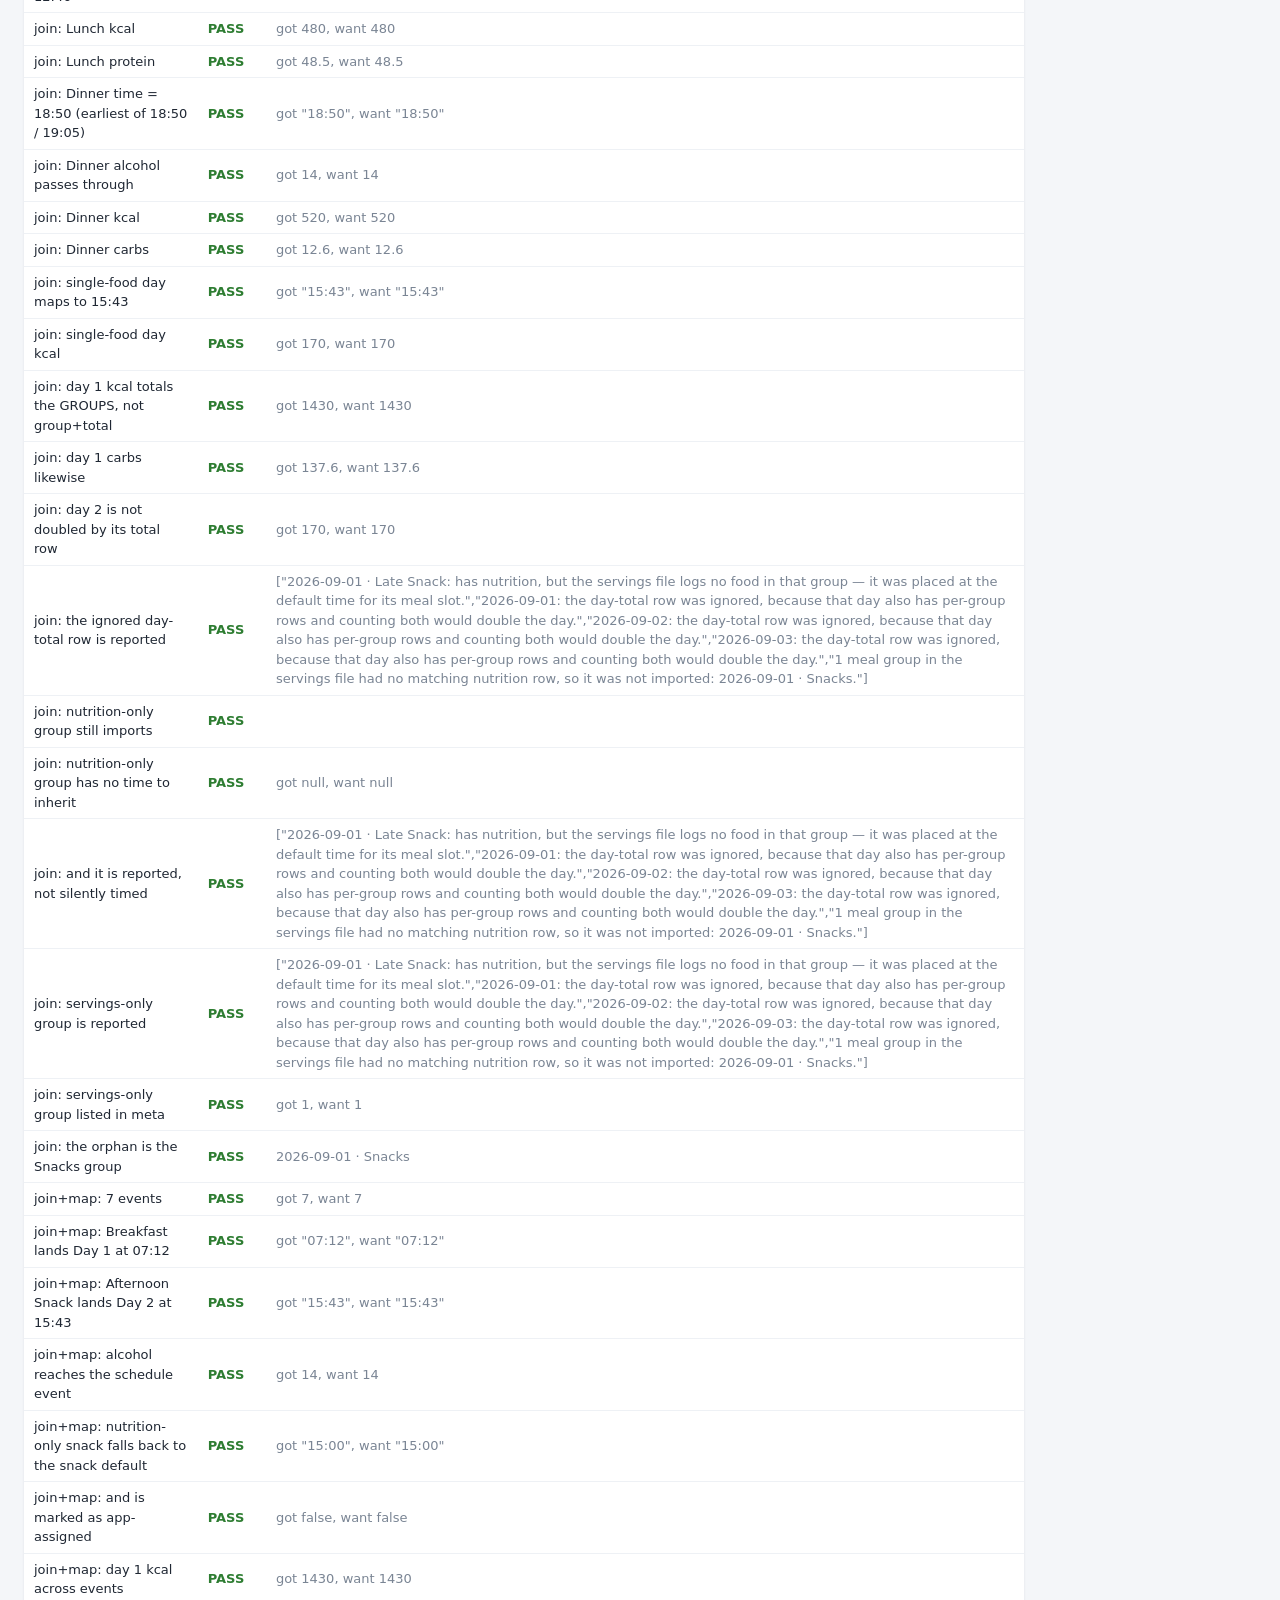
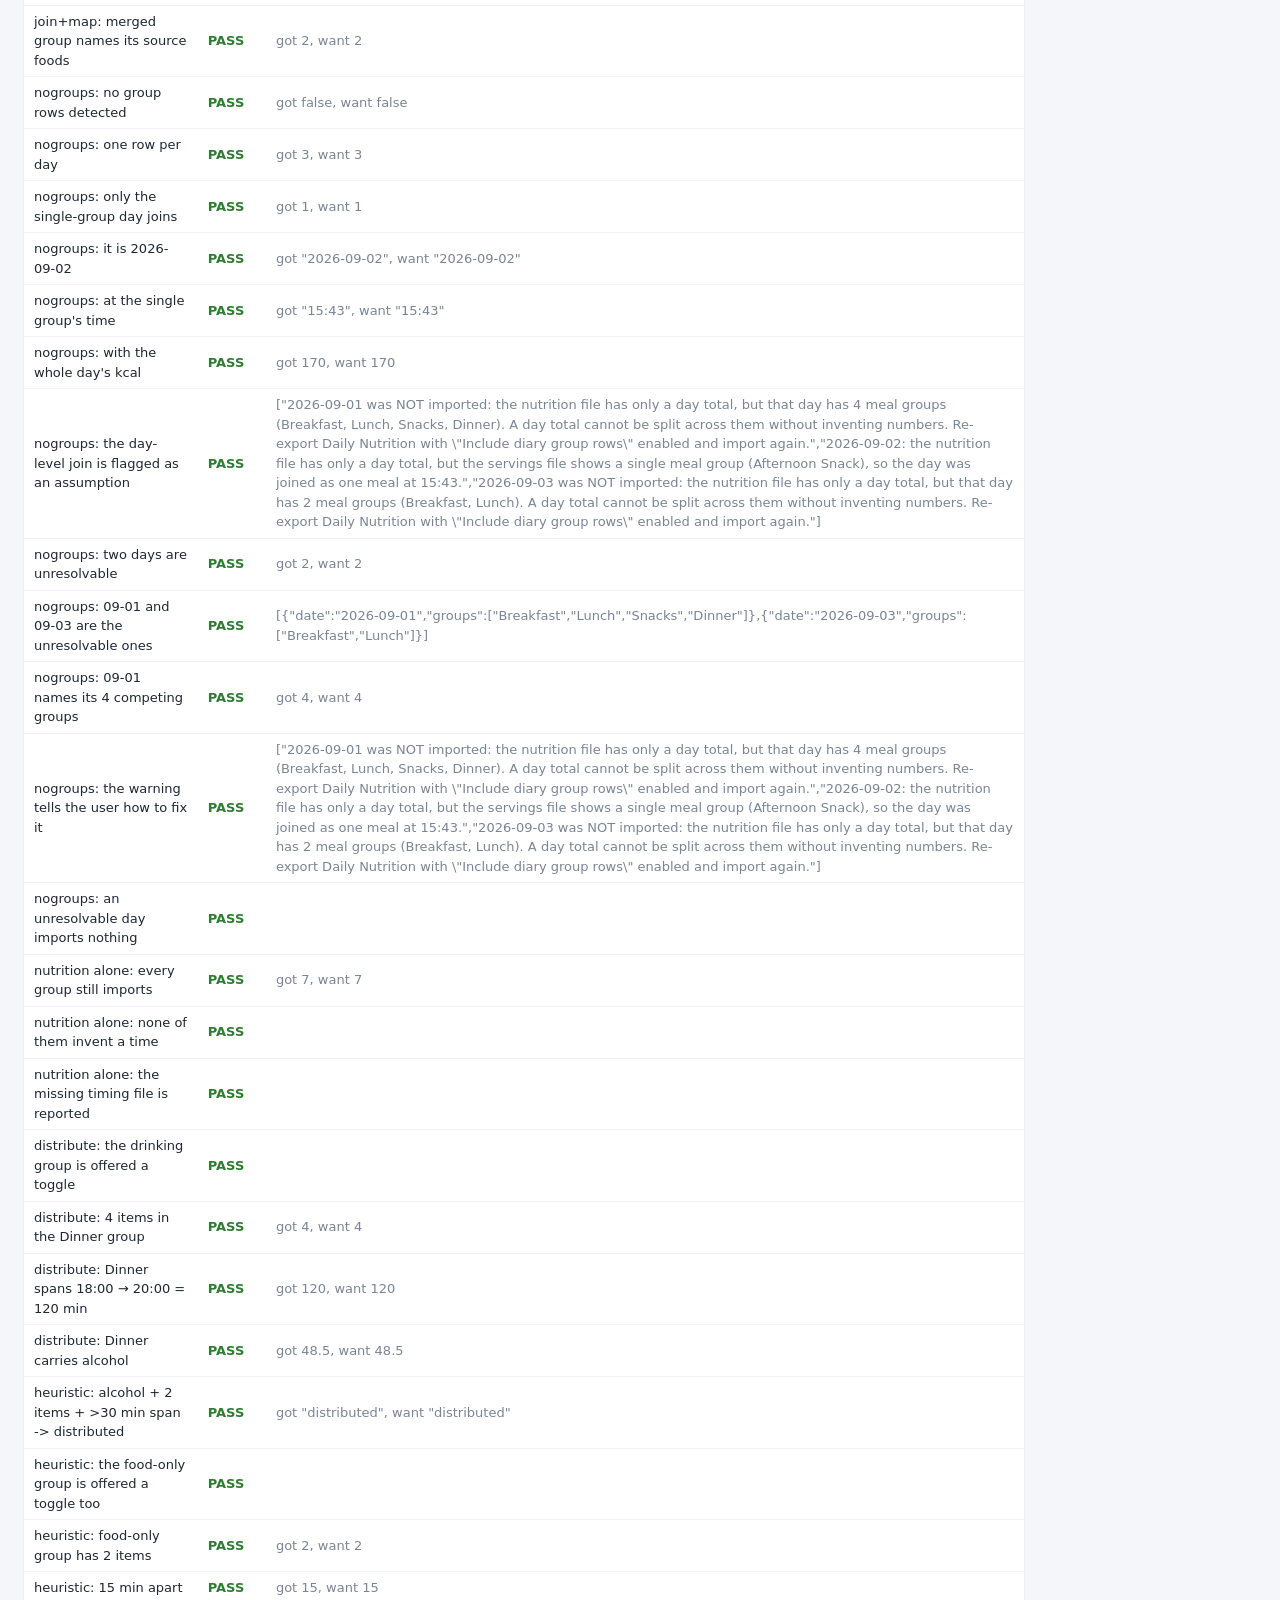
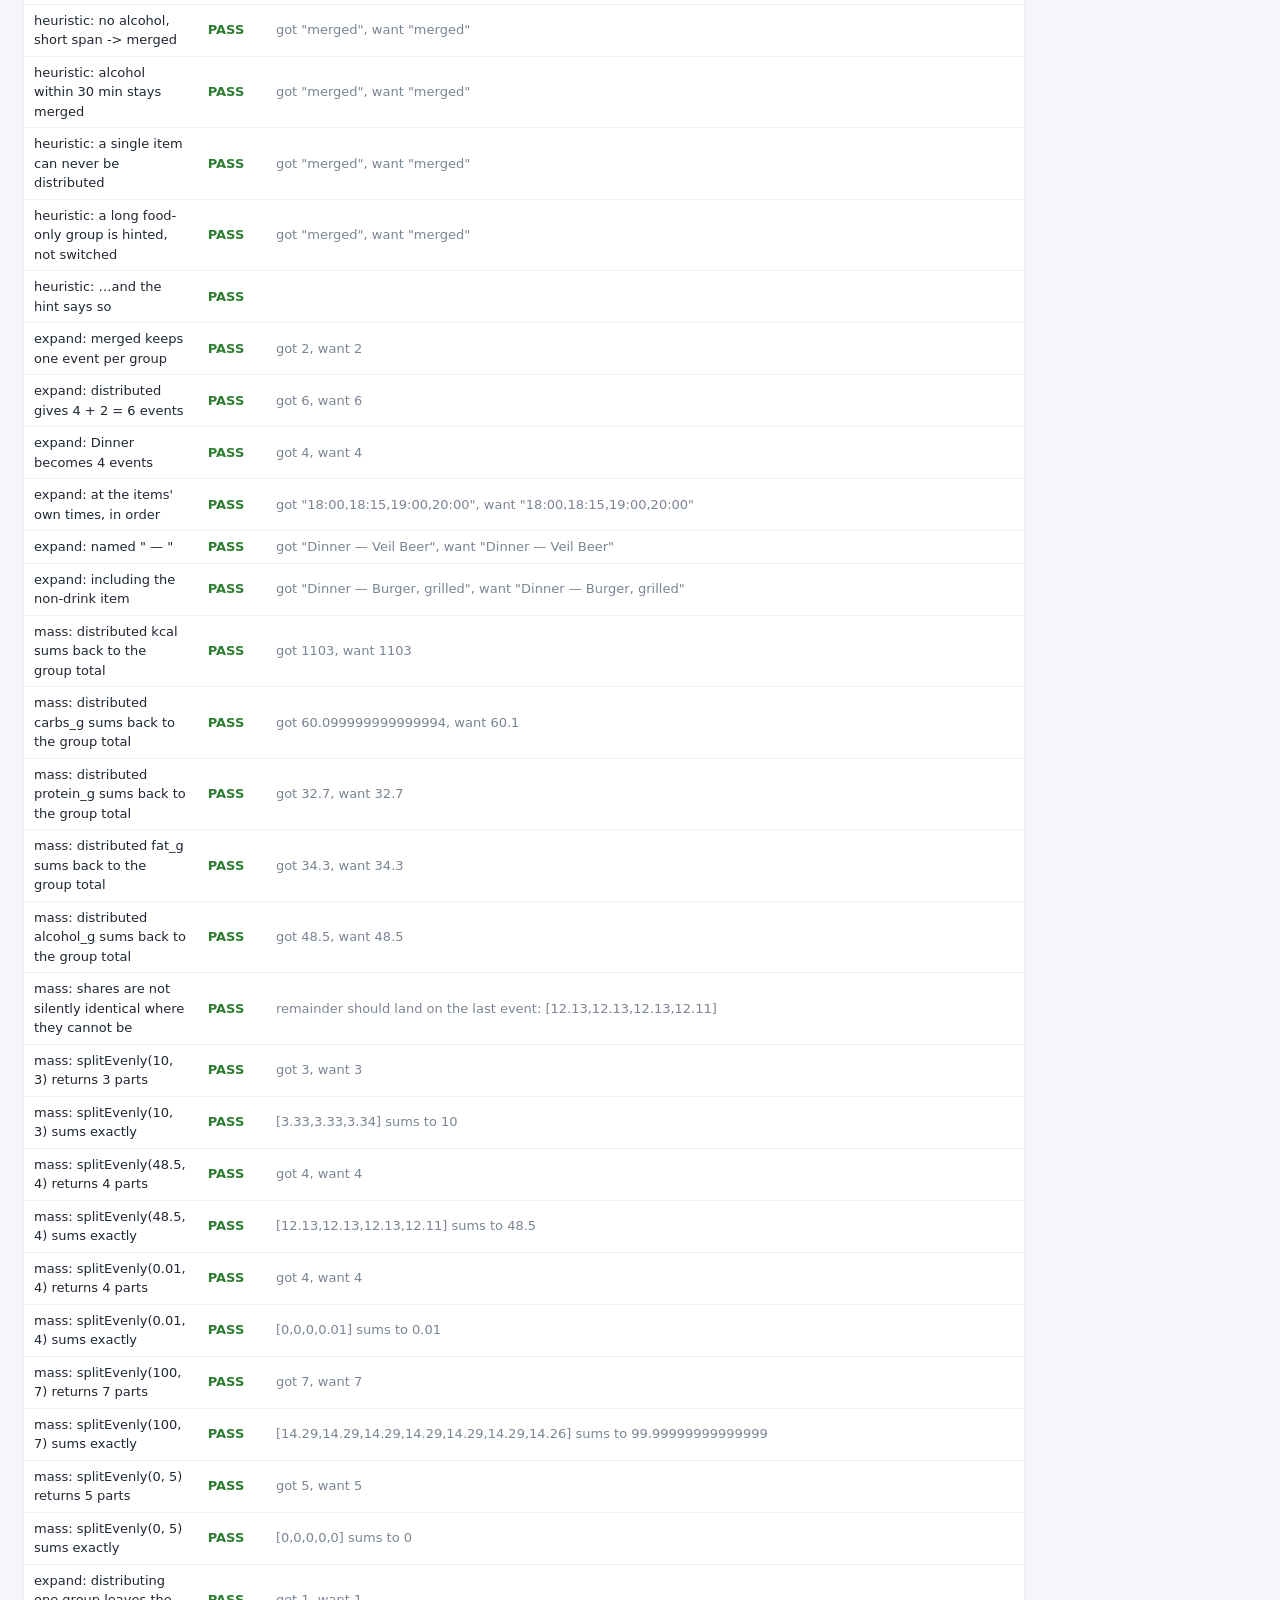
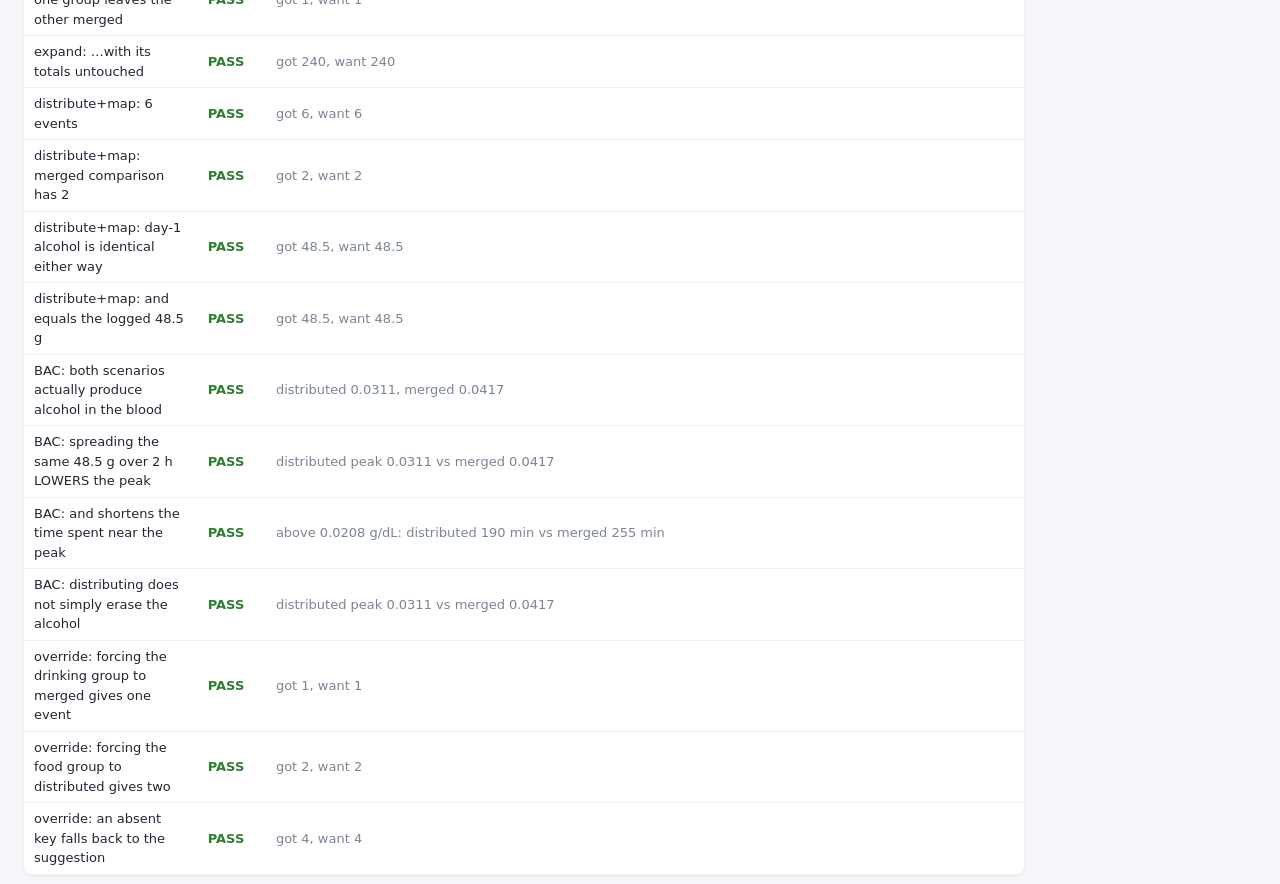
==== commit f00c1574: "Distribute a joined meal group across its item times In the two-file join, nutrition is known only p" ====
--- a/test/roundtrip-test.html
+++ b/test/roundtrip-test.html
@@ -359,7 +359,10 @@
                  // the two-file variant: nutrition and timing live in separate exports
                  'cronometer-dailynutrition-grouprows.csv',
                  'cronometer-dailynutrition-nogrouprows.csv',
-                 'cronometer-servings-slim.csv'];
+                 'cronometer-servings-slim.csv',
+                 // a drinking session, for the distribute-across-item-times path
+                 'cronometer-dailynutrition-beersession.csv',
+                 'cronometer-servings-beersession.csv'];
     const T = [];
     const ok = (name, cond, detail) => T.push({ name, pass: !!cond, detail: detail || '' });
     const eq = (name, got, want) =>
@@ -781,6 +784,144 @@
       ok('nutrition alone: the missing timing file is reported',
          JA.warnings.some(w => /logs no food/i.test(w.text)));
 
+      // ---- 13 · distribute a group across its item times ------------------
+      // WHY THIS EXISTS
+      //
+      // In the two-file join, nutrition is known only per (Date, Group) but
+      // the servings file timestamps every item inside it. Collapsing the
+      // group to one timestamp is harmless for food and wrong for alcohol:
+      // the BAC curve's whole subject is that drinks arrive spread out, so
+      // three beers over two hours booked as a single dose overstates both
+      // the peak and the time spent above any threshold.
+      //
+      // The split is EVEN, which is an assumption the source cannot settle —
+      // hence the review-screen note and the per-event edits. What must never
+      // be approximate is the total: the parts have to sum back exactly, or
+      // an import quietly changes how much alcohol was drunk.
+      const nutB = F.parseCronometerDailyNutrition(csv['cronometer-dailynutrition-beersession.csv']);
+      const timB = F.parseCronometerServingsSlim(csv['cronometer-servings-beersession.csv']);
+      const JB = F.joinNutritionAndTiming(nutB, timB);
+      const gOf = label => (JB.meta.groups || []).filter(g => g.label === label)[0];
+
+      // ---- the heuristic --------------------------------------------------
+      const gDin = gOf('Dinner'), gBrk = gOf('Breakfast');
+      ok('distribute: the drinking group is offered a toggle', !!gDin);
+      eq('distribute: 4 items in the Dinner group', gDin && gDin.itemCount, 4);
+      eq('distribute: Dinner spans 18:00 → 20:00 = 120 min', gDin && gDin.span, 120);
+      near('distribute: Dinner carries alcohol', gDin ? gDin.alcohol : -1, 48.5);
+      eq('heuristic: alcohol + 2 items + >30 min span -> distributed',
+         gDin && gDin.suggestedMode, 'distributed');
+      // The counter-case, so the heuristic is not simply "always distribute".
+      ok('heuristic: the food-only group is offered a toggle too', !!gBrk);
+      eq('heuristic: food-only group has 2 items', gBrk && gBrk.itemCount, 2);
+      eq('heuristic: 15 min apart', gBrk && gBrk.span, 15);
+      eq('heuristic: no alcohol, short span -> merged', gBrk && gBrk.suggestedMode, 'merged');
+      // Alcohol alone is not enough — it has to be spread out to matter.
+      eq('heuristic: alcohol within 30 min stays merged',
+         F.suggestDistribution(20, [{ time: '19:00' }, { time: '19:20' }]).mode, 'merged');
+      eq('heuristic: a single item can never be distributed',
+         F.suggestDistribution(40, [{ time: '19:00' }]).mode, 'merged');
+      eq('heuristic: a long food-only group is hinted, not switched',
+         F.suggestDistribution(0, [{ time: '12:00' }, { time: '15:00' }]).mode, 'merged');
+      ok('heuristic: …and the hint says so',
+         /longer than a single sitting/i.test(
+           F.suggestDistribution(0, [{ time: '12:00' }, { time: '15:00' }]).hint || ''));
+
+      // ---- expansion -------------------------------------------------------
+      const DIST = {}, MERGE = {};
+      (JB.meta.groups || []).forEach(g => { DIST[g.key] = 'distributed'; MERGE[g.key] = 'merged'; });
+      const expD = F.expandDistributed(JB.entries, DIST);
+      const expM = F.expandDistributed(JB.entries, MERGE);
+      eq('expand: merged keeps one event per group', expM.length, 2);
+      eq('expand: distributed gives 4 + 2 = 6 events', expD.length, 6);
+
+      const dinD = expD.filter(e => e.groupLabel === 'Dinner');
+      eq('expand: Dinner becomes 4 events', dinD.length, 4);
+      eq('expand: at the items\' own times, in order',
+         dinD.map(e => e.time).join(','), '18:00,18:15,19:00,20:00');
+      eq('expand: named "<Group> — <Food Name>"', dinD[0].name, 'Dinner — Veil Beer');
+      eq('expand: including the non-drink item', dinD[1].name, 'Dinner — Burger, grilled');
+
+      // ---- mass conservation ------------------------------------------------
+      // The split is even, so shares carry rounding; the LAST event absorbs
+      // the remainder. Totals must come back exact.
+      const MASS_TOL = 0.005;                       // half of the 0.01 g requirement
+      [['kcal', 1103], ['carbs_g', 60.1], ['protein_g', 32.7],
+       ['fat_g', 34.3], ['alcohol_g', 48.5]].forEach(([f, want]) => {
+        const got = dinD.reduce((s, e) => s + e[f], 0);
+        ok('mass: distributed ' + f + ' sums back to the group total',
+           Math.abs(got - want) <= MASS_TOL, 'got ' + got + ', want ' + want);
+      });
+      ok('mass: shares are not silently identical where they cannot be',
+         dinD[3].alcohol_g !== dinD[0].alcohol_g,
+         'remainder should land on the last event: ' + JSON.stringify(dinD.map(e => e.alcohol_g)));
+      // splitEvenly on its own, at awkward values.
+      [[10, 3], [48.5, 4], [0.01, 4], [100, 7], [0, 5]].forEach(([t, n]) => {
+        const parts = F.splitEvenly(t, n);
+        eq('mass: splitEvenly(' + t + ', ' + n + ') returns ' + n + ' parts', parts.length, n);
+        ok('mass: splitEvenly(' + t + ', ' + n + ') sums exactly',
+           Math.abs(parts.reduce((s, v) => s + v, 0) - t) <= MASS_TOL,
+           JSON.stringify(parts) + ' sums to ' + parts.reduce((s, v) => s + v, 0));
+      });
+      // Distributing ONE group must leave the others exactly as they were.
+      const onlyDinner = F.expandDistributed(JB.entries, { [gDin.key]: 'distributed' });
+      eq('expand: distributing one group leaves the other merged',
+         onlyDinner.filter(e => e.groupLabel === 'Breakfast').length, 1);
+      near('expand: …with its totals untouched',
+        onlyDinner.filter(e => e.groupLabel === 'Breakfast')[0].kcal, 240);
+
+      // ---- through the mapper, then the model -------------------------------
+      const mapOpt = { startDate: '2026-10-05', days: 5 };
+      const planDist = F.mapEntriesToSchedule(expD, mapOpt);
+      const planMerge = F.mapEntriesToSchedule(expM, mapOpt);
+      eq('distribute+map: 6 events', planDist.planned.length, 6);
+      eq('distribute+map: merged comparison has 2', planMerge.planned.length, 2);
+      near('distribute+map: day-1 alcohol is identical either way',
+        planDist.planned.reduce((s, p) => s + p.ev.alcohol, 0),
+        planMerge.planned.reduce((s, p) => s + p.ev.alcohol, 0));
+      near('distribute+map: and equals the logged 48.5 g',
+        planDist.planned.reduce((s, p) => s + p.ev.alcohol, 0), 48.5);
+
+      // The point of the whole feature. Directional only — no fixed number,
+      // so tuning the BAC model cannot break this assertion.
+      const bacRun = plan => {
+        const sd = window.runSimulation(PROFILE, plan.planned.map(p => p.ev), null, null);
+        const series = sd.map(d => d.bac);
+        return { peak: Math.max.apply(null, series), series: series };
+      };
+      const bacD = bacRun(planDist), bacM = bacRun(planMerge);
+      const minsOver = (r, th) => r.series.filter(b => b >= th).length * 5;
+      ok('BAC: both scenarios actually produce alcohol in the blood',
+         bacD.peak > 0 && bacM.peak > 0,
+         'distributed ' + bacD.peak.toFixed(4) + ', merged ' + bacM.peak.toFixed(4));
+      ok('BAC: spreading the same 48.5 g over 2 h LOWERS the peak',
+         bacD.peak < bacM.peak,
+         'distributed peak ' + bacD.peak.toFixed(4) + ' vs merged ' + bacM.peak.toFixed(4));
+      // Threshold taken from the data, not a constant: half the merged peak is
+      // always crossed by both runs, so this compares exposure rather than
+      // accidentally sitting above or below both curves after model tuning.
+      const TH = bacM.peak / 2;
+      ok('BAC: and shortens the time spent near the peak',
+         minsOver(bacD, TH) < minsOver(bacM, TH),
+         'above ' + TH.toFixed(4) + ' g/dL: distributed ' + minsOver(bacD, TH) +
+         ' min vs merged ' + minsOver(bacM, TH) + ' min');
+      // Same alcohol either way, so total exposure must not vanish — the curve
+      // is flatter and longer-tailed, not smaller.
+      ok('BAC: distributing does not simply erase the alcohol',
+         minsOver(bacD, 0.0001) > 0 && bacD.peak > bacM.peak * 0.5,
+         'distributed peak ' + bacD.peak.toFixed(4) + ' vs merged ' + bacM.peak.toFixed(4));
+
+      // ---- overriding the default -------------------------------------------
+      // The user's choice must win over the heuristic in BOTH directions.
+      const forcedMerge = F.expandDistributed(JB.entries, { [gDin.key]: 'merged' });
+      eq('override: forcing the drinking group to merged gives one event',
+         forcedMerge.filter(e => e.groupLabel === 'Dinner').length, 1);
+      const forcedDist = F.expandDistributed(JB.entries, { [gBrk.key]: 'distributed' });
+      eq('override: forcing the food group to distributed gives two',
+         forcedDist.filter(e => e.groupLabel === 'Breakfast').length, 2);
+      eq('override: an absent key falls back to the suggestion',
+         F.expandDistributed(JB.entries, {}).filter(e => e.groupLabel === 'Dinner').length, 4);
+
       // ---- render --------------------------------------------------------
       const fails = T.filter(t => !t.pass);
       let h = '<h2>Food-log CSV import (Cronometer)</h2>';
